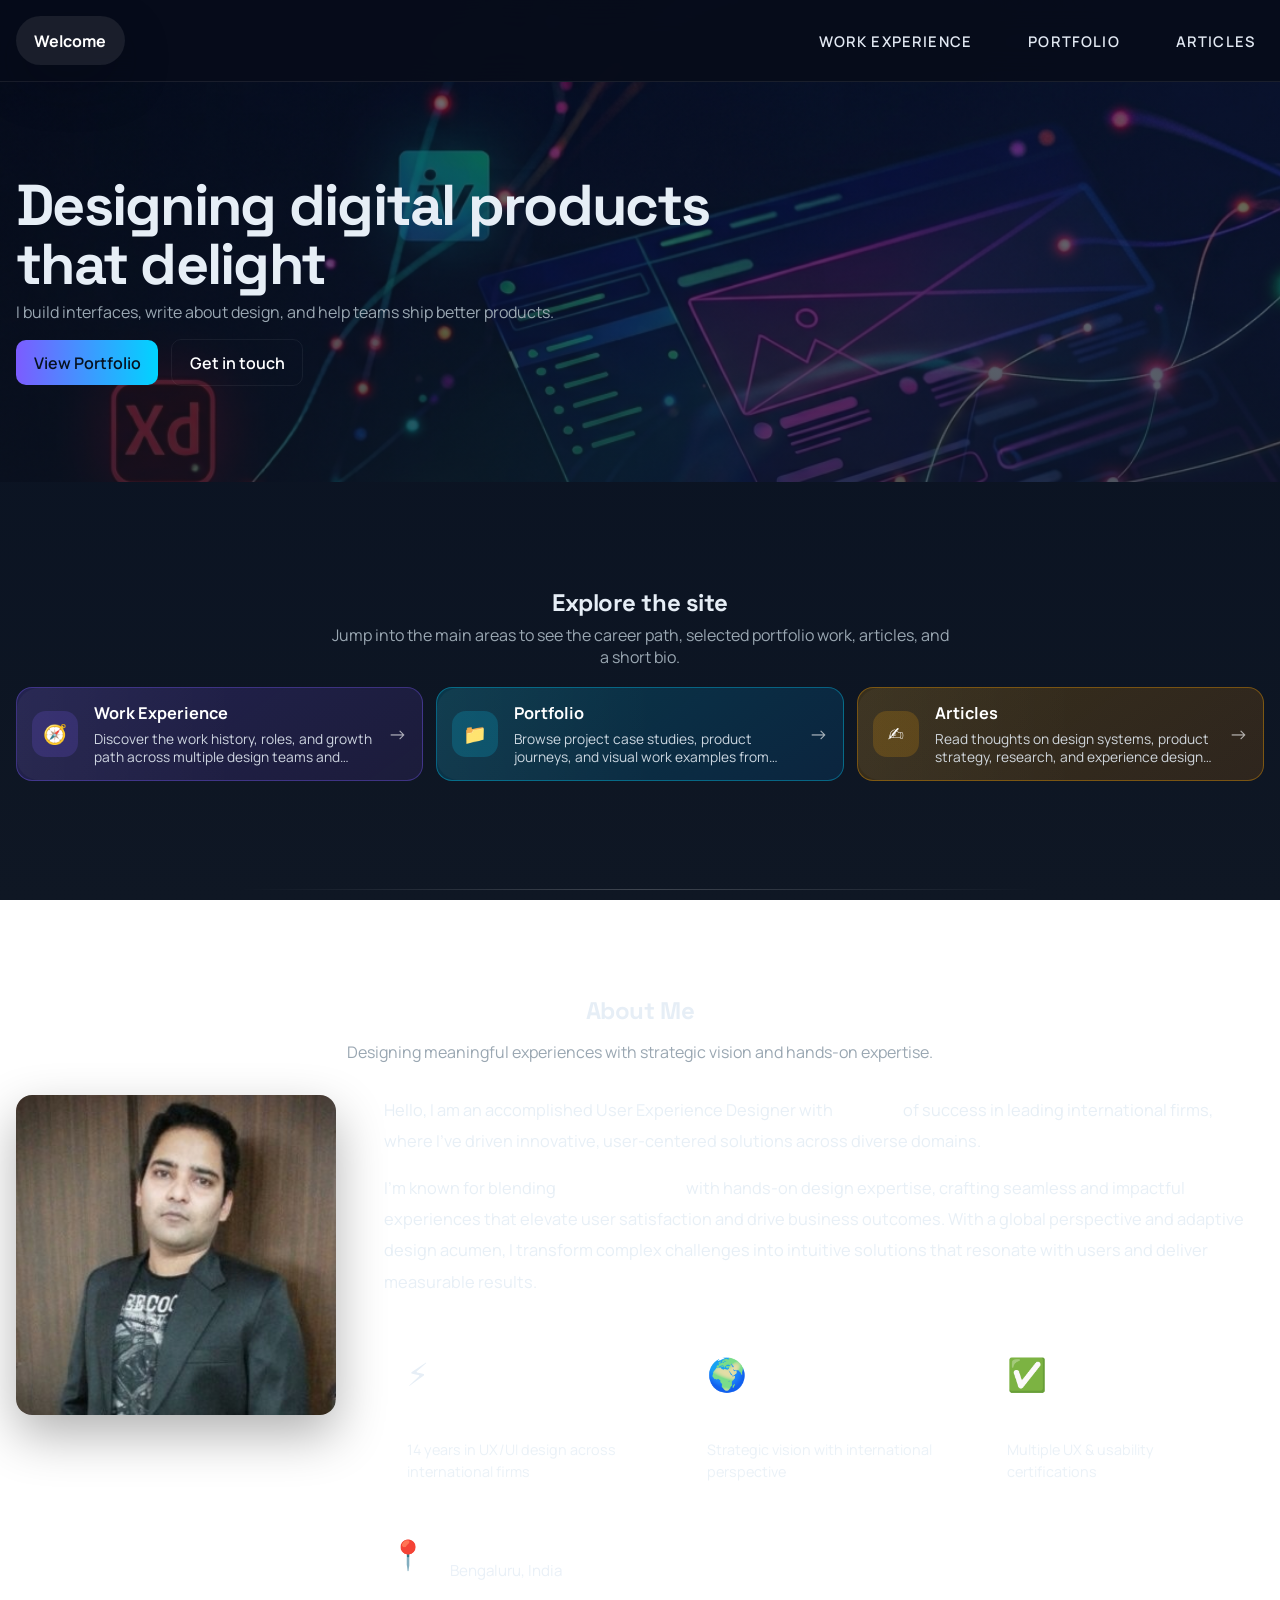
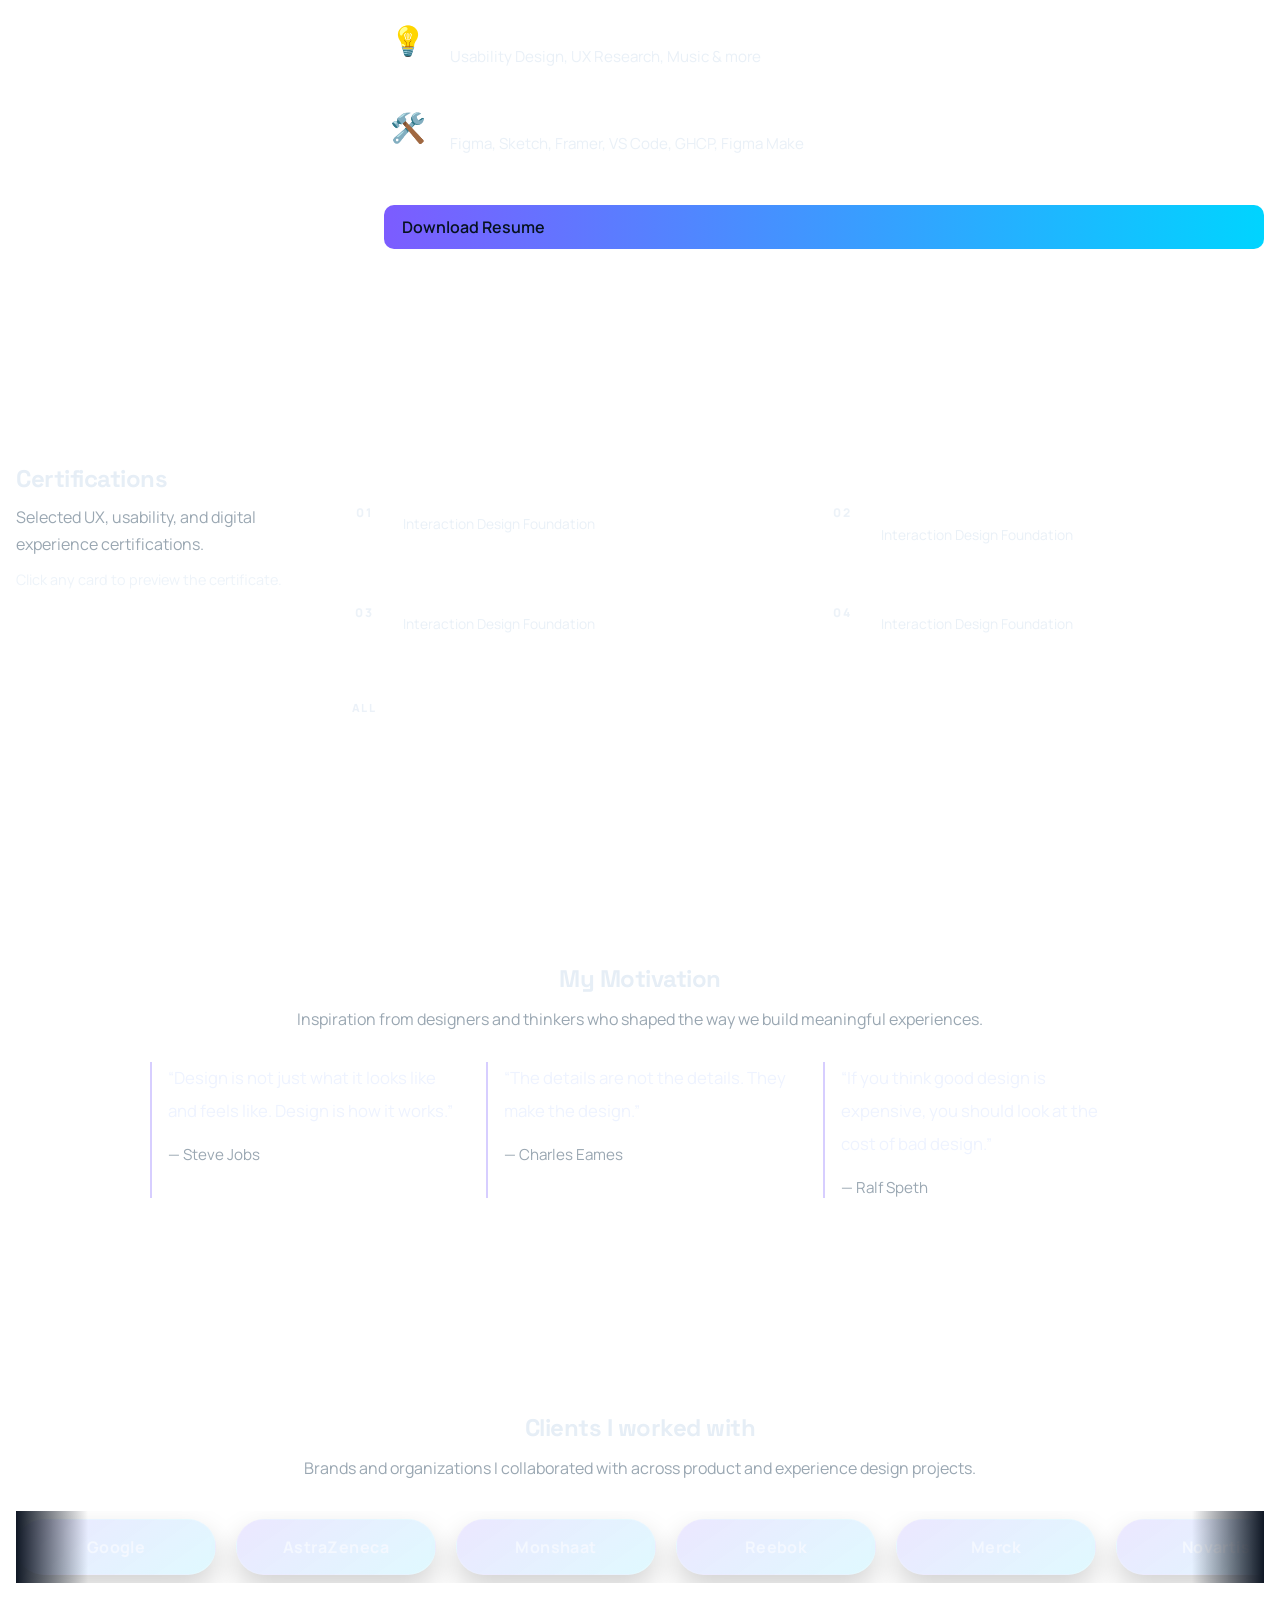
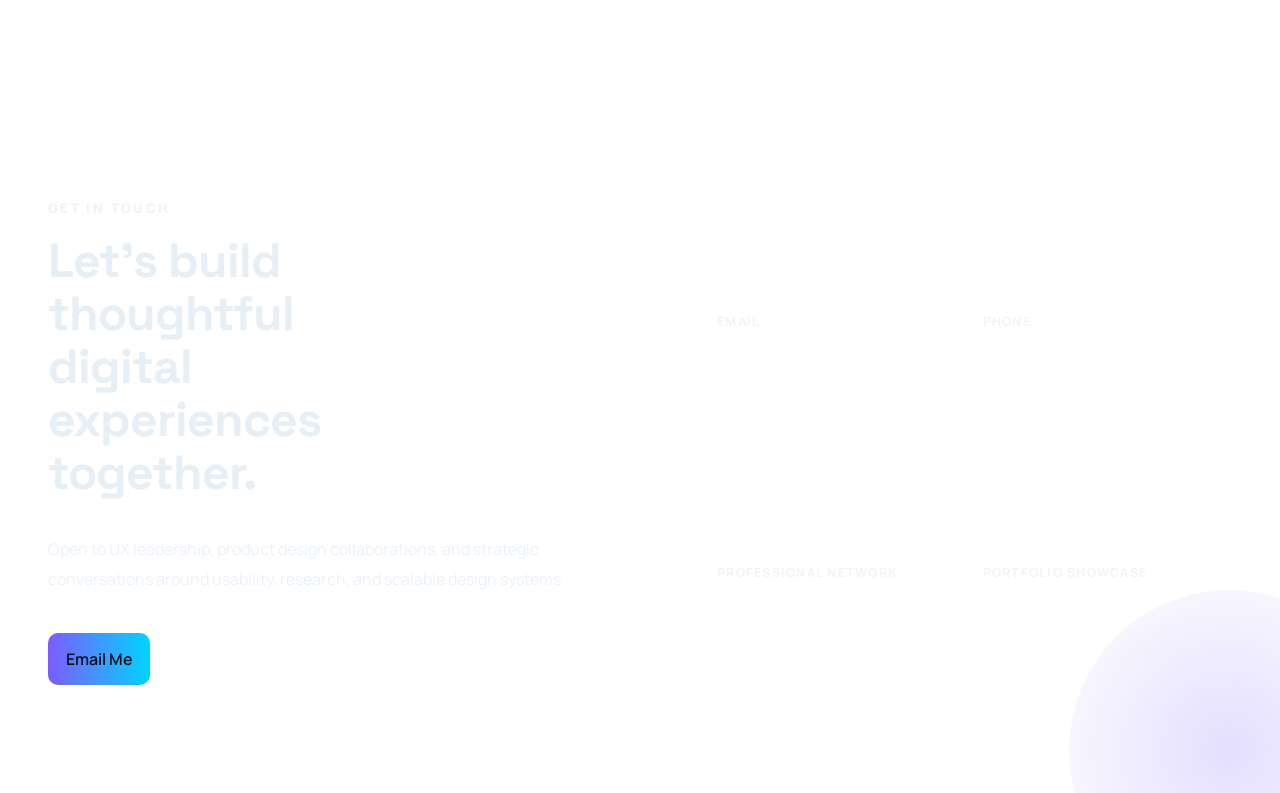
==== index.html @ f1699e78 "Polish certifications toggle and homepage updates" ====
<!doctype html>
<html lang="en">
<head>
  <meta charset="utf-8" />
  <meta name="viewport" content="width=device-width,initial-scale=1" />
  <title>Saqib Ansari | UX Designer Portfolio</title>
  <!-- Google tag (gtag.js) -->
  <script async src="https://www.googletagmanager.com/gtag/js?id=G-PMPCG9T2CV"></script>
  <script>
    window.dataLayer = window.dataLayer || [];
    function gtag(){dataLayer.push(arguments);}
    gtag('js', new Date());

    gtag('config', 'G-PMPCG9T2CV');
  </script>
  <meta name="description" content="Portfolio of Saqib Ansari, a Bengaluru-based UX designer with 14 years of experience in product design, usability, research, and design systems." />
  <meta name="robots" content="index, follow" />
  <meta name="author" content="Saqib Ansari" />
  <meta name="theme-color" content="#0f1724" />
  <link rel="canonical" href="https://saqibansari.github.io/Myportfolio/" />

  <meta property="og:type" content="website" />
  <meta property="og:title" content="Saqib Ansari | UX Designer Portfolio" />
  <meta property="og:description" content="Explore work experience, portfolio case studies, and design insights by Saqib Ansari." />
  <meta property="og:url" content="https://saqibansari.github.io/Myportfolio/" />
  <meta property="og:site_name" content="Saqib Ansari Portfolio" />
  <meta property="og:image" content="https://saqibansari.github.io/Myportfolio/profilepick/Saqib%20pick.jpg" />

  <meta name="twitter:card" content="summary_large_image" />
  <meta name="twitter:title" content="Saqib Ansari | UX Designer Portfolio" />
  <meta name="twitter:description" content="Explore work experience, portfolio case studies, and design insights by Saqib Ansari." />
  <meta name="twitter:image" content="https://saqibansari.github.io/Myportfolio/profilepick/Saqib%20pick.jpg" />

  <script type="application/ld+json">
  {
    "@context": "https://schema.org",
    "@graph": [
      {
        "@type": "WebSite",
        "name": "Saqib Ansari Portfolio",
        "url": "https://saqibansari.github.io/Myportfolio/",
        "inLanguage": "en"
      },
      {
        "@type": "Person",
        "name": "Saqib Ansari",
        "jobTitle": "User Experience Designer",
        "address": {
          "@type": "PostalAddress",
          "addressLocality": "Bengaluru",
          "addressCountry": "IN"
        },
        "email": "mailto:saqib0701@gmail.com",
        "telephone": "+91-8861062786",
        "url": "https://saqibansari.github.io/Myportfolio/",
        "sameAs": [
          "https://www.linkedin.com/in/mohammad-saqib-14664522",
          "https://www.behance.net/saqibansari"
        ]
      }
    ]
  }
  </script>
  <link rel="preconnect" href="https://fonts.googleapis.com">
  <link rel="preconnect" href="https://fonts.gstatic.com" crossorigin>
  <link href="https://fonts.googleapis.com/css2?family=Roboto:wght@300;400;500;600;700&display=swap" rel="stylesheet">
  <link rel="stylesheet" href="styles.css?v=4">
</head>
<body>
  <header class="site-header home-header">
    <div class="container header-inner">
      <a class="logo" href="#">Welcome</a>
      <nav class="top-nav">
        <a href="work-experience.html">Work Experience</a>
        <a href="portfolio.html">Portfolio</a>
        <a href="articles.html">Articles</a>
      </nav>
      <button class="menu-toggle" aria-label="Toggle menu">☰</button>
    </div>
  </header>

  <main class="home-main">
    <section id="landing" class="landing">
      <div class="container hero">
        <div class="hero-content">
          <h1 class="title">Designing digital products that delight</h1>
          <p class="subtitle">I build interfaces, write about design, and help teams ship better products.</p>
          <div class="hero-actions">
            <a class="btn primary" href="portfolio.html">View Portfolio</a>
            <a class="btn ghost" style="margin-left: 10px;" href="#contact">Get in touch</a>
          </div>
        </div>
        <div class="hero-image" aria-hidden>
          <!-- <img src="https://images.unsplash.com/photo-1531123414780-f8f3f1f17bda?auto=format&fit=crop&w=800&q=60" alt="hero"/> -->
        </div>
      </div>
    </section>

    <section id="overview" class="section overview">
      <div class="container">
        <div class="section-header">
          <!-- <span class="section-eyebrow">Explore this site</span> -->
          <h2>Explore the site</h2>
          <p class="muted">Jump into the main areas to see the career path, selected portfolio work, articles, and a short bio.</p>
        </div>
        <div class="tile-grid" >
          <a class="tile tile-career" href="work-experience.html">
            <div class="tile-icon">🧭</div>
            <div class="tile-copy">
              <h3>Work Experience</h3>
              <p>Discover the work history, roles, and growth path across multiple design teams and product launches.</p>
            </div>
          </a>
          <a class="tile tile-portfolio" href="portfolio.html">
            <div class="tile-icon">📁</div>
            <div class="tile-copy">
              <h3>Portfolio</h3>
              <p>Browse project case studies, product journeys, and visual work examples from recent initiatives.</p>
            </div>
          </a>
          <a class="tile tile-articles" href="articles.html">
            <div class="tile-icon">✍️</div>
            <div class="tile-copy">
              <h3>Articles</h3>
              <p>Read thoughts on design systems, product strategy, research, and experience design trends.</p>
            </div>
          </a>
        </div>
      </div>
    </section>

    <div class="section-divider"></div>

  
    <section id="about" class="section about" >
      <div class="container">
        <div class="section-header centered">
          <h2>About Me</h2>
          <p class="muted">Designing meaningful experiences with strategic vision and hands-on expertise.</p>
        </div>
        <div class="about-layout">
          <div class="about-image-wrapper">
            <img src="profilepick/Saqib pick.jpg" alt="profile" />
          </div>
          <div class="about-main">
            <div class="about-intro">
              <p>Hello, I am an accomplished User Experience Designer with <strong>14 years</strong> of success in leading international firms, where I've driven innovative, user-centered solutions across diverse domains.</p>
              <p>I'm known for blending <strong>strategic vision</strong> with hands-on design expertise, crafting seamless and impactful experiences that elevate user satisfaction and drive business outcomes. With a global perspective and adaptive design acumen, I transform complex challenges into intuitive solutions that resonate with users and deliver measurable results.</p>
            </div>
            <div class="about-highlights">
              <div class="highlight-card">
                <div class="highlight-icon">⚡</div>
                <h4>Experience</h4>
                <p>14 years in UX/UI design across international firms</p>
              </div>
              <div class="highlight-card">
                <div class="highlight-icon">🌍</div>
                <h4>Global Reach</h4>
                <p>Strategic vision with international perspective</p>
              </div>
              <div class="highlight-card">
                <div class="highlight-icon">✅</div>
                <h4>Certified</h4>
                <p>Multiple UX & usability certifications</p>
              </div>
            </div>
            <div class="about-details">
              <div class="detail-item">
                <div class="detail-icon">📍</div>
                <div class="detail-content">
                  <h5>Location</h5>
                  <p>Bengaluru, India</p>
                </div>
              </div>
              <div class="detail-item">
                <div class="detail-icon">💡</div>
                <div class="detail-content">
                  <h5>Interests</h5>
                  <p>Usability Design, UX Research, Music & more</p>
                </div>
              </div>
              <div class="detail-item">
                <div class="detail-icon">🛠️</div>
                <div class="detail-content">
                  <h5>Tools</h5>
                  <p>Figma, Sketch, Framer, VS Code, GHCP, Figma Make</p>
                </div>
              </div>
            </div>
            <a id="download-resume" class="btn primary" href="#" role="button">Download Resume</a>
          </div>
        </div>
      </div>
    </section>

    <div class="section-divider"></div>

    <section id="certifications" class="section certifications">
      <div class="container">
        <div class="certifications-intro">
          <h2>Certifications</h2>
          <p class="muted">Selected UX, usability, and digital experience certifications.</p>
          <p class="certifications-note">Click any card to preview the certificate.</p>
        </div>
        <div class="tile-grid cert-grid-compact is-collapsed" id="cert-grid">
          <div class="cert-card cert-card-clickable" id="cert-card-1" tabindex="0" data-cert-src="certificates/IDF_Dynamic_User_Experience_Design_and_Usability.jpg" role="button" aria-label="View certificate image">
            <div class="cert-card-content">
              <h3>Dynamic User Experience - Design & Usability</h3>
              <p>Interaction Design Foundation</p>
            </div>
          </div>
          <div class="cert-card cert-card-clickable" id="cert-card-2" tabindex="0" data-cert-src="certificates/IDF_Emotional_Design_How_to_Make_Products_People_Will_Love.jpg" role="button" aria-label="View certificate image">
            <div class="cert-card-content">
              <h3>Emotional Design - Make Products People Will Love</h3>
              <p>Interaction Design Foundation</p>
            </div>
          </div>
          <div class="cert-card cert-card-clickable" id="cert-card-3" tabindex="0" data-cert-src="certificates/IDF_Human_Computer_Interaction_HCI.jpg" role="button" aria-label="View certificate image">
            <div class="cert-card-content">
              <h3>Human Computer Interaction (HCI)</h3>
              <p>Interaction Design Foundation</p>
            </div>
          </div>
          <div class="cert-card cert-card-clickable" id="cert-card-4" tabindex="0" data-cert-src="certificates/IDF_Interaction_Design_For_Usability.jpg" role="button" aria-label="View certificate image">
            <div class="cert-card-content">
              <h3>Interaction Design for Usability</h3>
              <p>Interaction Design Foundation</p>
            </div>
          </div>
          <div class="cert-card cert-card-clickable" id="cert-card-5" tabindex="0" data-cert-src="certificates/IDF_Mobile_User_Experience_Design.jpg" role="button" aria-label="View certificate image">
            <div class="cert-card-content">
              <h3>Mobile User Experience Design</h3>
              <p>Interaction Design Foundation</p>
            </div>
          </div>
          <div class="cert-card cert-card-clickable" id="cert-card-6" tabindex="0" data-cert-src="certificates/IDF_UI_Design_Patterns_For_Successful_Software.jpg" role="button" aria-label="View certificate image">
            <div class="cert-card-content">
              <h3>UI Design Patterns for Successful Software</h3>
              <p>Interaction Design Foundation</p>
            </div>
          </div>
          <div class="cert-card cert-card-clickable" id="cert-card-7" tabindex="0" data-cert-src="certificates/LI_advance_prompt_engineering_techniques.png" role="button" aria-label="View certificate image">
            <div class="cert-card-content">
              <h3>Advanced Prompt Engineering Techniques</h3>
              <p>LinkedIn</p>
            </div>
          </div>
          <div class="cert-card cert-card-clickable" id="cert-card-8" tabindex="0" data-cert-src="certificates/LI_analysing_user_data.png" role="button" aria-label="View certificate image">
            <div class="cert-card-content">
              <h3>Analyzing User Data</h3>
              <p>LinkedIn</p>
            </div>
          </div>
          <div class="cert-card cert-card-clickable" id="cert-card-9" tabindex="0" data-cert-src="certificates/LI_creating_design_system_using_adobexd.png" role="button" aria-label="View certificate image">
            <div class="cert-card-content">
              <h3>Creating a Design System Using Adobe XD</h3>
              <p>LinkedIn</p>
            </div>
          </div>
          <div class="cert-card cert-card-clickable" id="cert-card-10" tabindex="0" data-cert-src="certificates/LI_developing_cross_culture_intelligence.png" role="button" aria-label="View certificate image">
            <div class="cert-card-content">
              <h3>Developing Cross-Cultural Intelligence</h3>
              <p>LinkedIn</p>
            </div>
          </div>
          <div class="cert-card cert-card-clickable" id="cert-card-11" tabindex="0" data-cert-src="certificates/LI_empathy_in_UX_design.png" role="button" aria-label="View certificate image">
            <div class="cert-card-content">
              <h3>Building Empathy in UX Design</h3>
              <p>LinkedIn</p>
            </div>
          </div>
          <div class="cert-card cert-card-clickable" id="cert-card-12" tabindex="0" data-cert-src="certificates/LI_five_learning_lessons_from_cognitive_science.png" role="button" aria-label="View certificate image">
            <div class="cert-card-content">
              <h3>Learning Lessons from Cognitive Science</h3>
              <p>LinkedIn</p>
            </div>
          </div>
          <div class="cert-card cert-card-clickable" id="cert-card-13" tabindex="0" data-cert-src="certificates/LI_how_to_talk_to_AI.png" role="button" aria-label="View certificate image">
            <div class="cert-card-content">
              <h3>How to Talk to AI</h3>
              <p>LinkedIn</p>
            </div>
          </div>
          <div class="cert-card cert-card-clickable" id="cert-card-14" tabindex="0" data-cert-src="certificates/LI_influencing_others.png" role="button" aria-label="View certificate image">
            <div class="cert-card-content">
              <h3>Influencing Others</h3>
              <p>LinkedIn</p>
            </div>
          </div>
          <div class="cert-card cert-card-clickable" id="cert-card-15" tabindex="0" data-cert-src="certificates/LI_root_cause_analysis.png" role="button" aria-label="View certificate image">
            <div class="cert-card-content">
              <h3>Root Cause Analysis</h3>
              <p>LinkedIn</p>
            </div>
          </div>
          <div class="cert-card cert-card-clickable" id="cert-card-16" tabindex="0" data-cert-src="certificates/LI_solving_business_problems.png" role="button" aria-label="View certificate image">
            <div class="cert-card-content">
              <h3>Solving Business Problems</h3>
              <p>LinkedIn</p>
            </div>
          </div>
          <div class="cert-card cert-card-clickable" id="cert-card-17" tabindex="0" data-cert-src="certificates/LI_ux_deep_dive_foundational_research.png" role="button" aria-label="View certificate image">
            <div class="cert-card-content">
              <h3>UX Deep Dive - Foundational Research</h3>
              <p>LinkedIn</p>
            </div>
          </div>
          <div class="cert-card cert-card-clickable" id="cert-card-18" tabindex="0" data-cert-src="certificates/LI_ux_deep_dive_usability_testing.png" role="button" aria-label="View certificate image">
            <div class="cert-card-content">
              <h3>UX Deep Dive - Usability Testing</h3>
              <p>LinkedIn</p>
            </div>
          </div>
          <div class="cert-card cert-card-clickable" id="cert-card-19" tabindex="0" data-cert-src="certificates/LI_ux_for_AI.png" role="button" aria-label="View certificate image">
            <div class="cert-card-content">
              <h3>UX for Artificial Intelligence</h3>
              <p>LinkedIn</p>
            </div>
          </div>
          <div class="cert-card cert-card-clickable" id="cert-card-20" tabindex="0" data-cert-src="certificates/LI_ux_foundations_accessibility.png" role="button" aria-label="View certificate image">
            <div class="cert-card-content">
              <h3>UX Foundations - Accessibility</h3>
              <p>LinkedIn</p>
            </div>
          </div>
          <button id="cert-show-all" class="cert-show-all-card" type="button" aria-controls="cert-grid" aria-expanded="false">Show all</button>
        </div>
      </div>
    </section>

    <div class="cert-overlay" aria-hidden="true">
      <div class="cert-backdrop"></div>
      <div class="cert-panel">
        <button class="cert-close" aria-label="Close certificate preview">×</button>
        <div class="cert-frame">
          <img class="cert-image" src="" alt="Certificate preview" />
        </div>
      </div>
    </div>

    <div class="section-divider"></div>

      <section id="quotes" class="section quotes" >
      <div class="container">
        <div class="section-header centered">
          <h2>My Motivation</h2>
          <p class="muted">Inspiration from designers and thinkers who shaped the way we build meaningful experiences.</p>
        </div>
        <div class="quote-grid">
          <div class="quote-card">
            <p>“Design is not just what it looks like and feels like. Design is how it works.”</p>
            <span>— Steve Jobs</span>
          </div>
          <div class="quote-card">
            <p>“The details are not the details. They make the design.”</p>
            <span>— Charles Eames</span>
          </div>
          <div class="quote-card">
            <p>“If you think good design is expensive, you should look at the cost of bad design.”</p>
            <span>— Ralf Speth</span>
          </div>
        </div>
      </div>
    </section>

    <div class="section-divider"></div>

    <section id="clients" class="section clients">
      <div class="container">
        <div class="section-header centered">
          <h2>Clients I worked with</h2>
          <p class="muted">Brands and organizations I collaborated with across product and experience design projects.</p>
        </div>
        <div class="clients-marquee" aria-label="Clients I worked with">
          <div class="clients-track">
            <span class="client-chip">Google</span>
            <span class="client-chip">AstraZeneca</span>
            <span class="client-chip">Monshaat</span>
            <span class="client-chip">Reebok</span>
            <span class="client-chip">Merck</span>
            <span class="client-chip">Novartis</span>
            <span class="client-chip">SABIC</span>
            <span class="client-chip">GSK</span>
            <span class="client-chip" aria-hidden="true">Google</span>
            <span class="client-chip" aria-hidden="true">AstraZeneca</span>
            <span class="client-chip" aria-hidden="true">Monshaat</span>
            <span class="client-chip" aria-hidden="true">Reebok</span>
            <span class="client-chip" aria-hidden="true">Merck</span>
            <span class="client-chip" aria-hidden="true">Novartis</span>
            <span class="client-chip" aria-hidden="true">SABIC</span>
            <span class="client-chip" aria-hidden="true">GSK</span>
          </div>
        </div>
      </div>
    </section>

    <section id="contact" class="section contact contact-spotlight">
      <div class="container">
        <div class="contact-hero">
          <div class="contact-copy">
            <span class="contact-eyebrow">Get In Touch</span>
            <h2>Let’s build thoughtful digital experiences together.</h2>
            <p class="muted">Open to UX leadership, product design collaborations, and strategic conversations around usability, research, and scalable design systems.</p>
            <div class="contact-actions">
              <a class="btn primary" href="mailto:saqib0701@gmail.com">Email Me</a>
              <a class="btn ghost" href="https://www.linkedin.com/in/mohammad-saqib-14664522" target="_blank" rel="noreferrer noopener">Connect on LinkedIn</a>
            </div>
          </div>
          <div class="contact-grid">
            <a class="contact-card" href="mailto:saqib0701@gmail.com">
              <span class="contact-card-icon">✉</span>
              <div class="contact-card-content">
                <p class="contact-card-label">Email</p>
                <h3 class="contact-card-value">saqib0701@gmail.com</h3>
              </div>
            </a>
            <a class="contact-card" href="tel:+918861062786">
              <span class="contact-card-icon">☏</span>
              <div class="contact-card-content">
                <p class="contact-card-label">Phone</p>
                <h3 class="contact-card-value">+91 8861062786</h3>
              </div>
            </a>
            <a class="contact-card" href="https://www.linkedin.com/in/mohammad-saqib-14664522" target="_blank" rel="noreferrer noopener">
              <span class="contact-card-icon">in</span>
              <div class="contact-card-content">
                <p class="contact-card-label">Professional Network</p>
                <h3 class="contact-card-value">LinkedIn</h3>
              </div>
            </a>
            <a class="contact-card" href="https://www.behance.net/saqibansari" target="_blank" rel="noreferrer noopener">
              <span class="contact-card-icon">Bē</span>
              <div class="contact-card-content">
                <p class="contact-card-label">Portfolio Showcase</p>
                <h3 class="contact-card-value">Behance</h3>
              </div>
            </a>
          </div>
        </div>
      </div>
    </section>
  </main>

  <!-- <footer class="site-footer">
    <div class="container">© 2026 — My Portfolio</div>
  </footer> -->

  <script src="https://unpkg.com/rellax@1.12.1/rellax.min.js"></script>
  <script src="script.js"></script>
  <script>
    (function () {
      const splashCopyByPath = {
        'work-experience.html': 'Building timeline',
        'portfolio.html': 'Loading artwork',
        'articles.html': 'Loading thoughts'
      };

      let splashOverlay = document.querySelector('.nav-splash-overlay');
      if (!splashOverlay) {
        splashOverlay = document.createElement('div');
        splashOverlay.className = 'nav-splash-overlay';
        splashOverlay.setAttribute('aria-hidden', 'true');
        splashOverlay.innerHTML = '<p class="nav-splash-text"></p>';
        document.body.appendChild(splashOverlay);
      }

      let isSplashNavigating = false;
      const showNavSplashThenGo = function (href, message) {
        if (isSplashNavigating) return;
        isSplashNavigating = true;

        const splashText = splashOverlay.querySelector('.nav-splash-text');
        if (splashText) splashText.textContent = message;

        splashOverlay.classList.add('active');
        splashOverlay.setAttribute('aria-hidden', 'false');

        setTimeout(function () {
          window.location.href = href;
        }, 1000);
      };

      const cards = document.querySelectorAll('.overview .tile[href]');
      if (!cards.length) return;

      cards.forEach(function (link) {
        link.addEventListener('click', function (e) {
          if (e.metaKey || e.ctrlKey || e.shiftKey || e.altKey) return;
          if (link.target && link.target !== '_self') return;

          const rawHref = link.getAttribute('href');
          if (!rawHref) return;

          const normalized = rawHref.split('/').pop().split('#')[0];
          const splashMessage = splashCopyByPath[normalized];
          if (!splashMessage) return;

          const currentPage = window.location.pathname.split('/').pop() || 'index.html';
          if (normalized === currentPage) return;

          e.preventDefault();
          e.stopImmediatePropagation();
          showNavSplashThenGo(link.href, splashMessage);
        }, true);
      });
    })();
  </script>
  <script>
    (function () {
      const certGrid = document.getElementById('cert-grid');
      const certShowAll = document.getElementById('cert-show-all');
      if (!certGrid || !certShowAll || window.__certToggleBound) return;
      window.__certToggleBound = true;

      const setCertToggleState = function (expanded) {
        certGrid.classList.toggle('is-collapsed', !expanded);
        certShowAll.classList.toggle('is-expanded', expanded);
        certShowAll.textContent = expanded ? 'Show less' : 'Show all';
        certShowAll.setAttribute('aria-expanded', expanded ? 'true' : 'false');
      };

      setCertToggleState(!certGrid.classList.contains('is-collapsed'));

      certShowAll.addEventListener('click', function () {
        const isCollapsed = certGrid.classList.contains('is-collapsed');
        setCertToggleState(isCollapsed);
      });
    })();
  </script>
  <script>
    //  (function(){
    //   const btn = document.getElementById('download-resume');
    //   if(!btn) return;
    //   const filename = 'Mohammad_Saqib_Usability_Expert_Resume.pdf';
    //   const encoded = encodeURIComponent(filename);
    //   const url = '/resume/' + encoded;
    //   btn.addEventListener('click', async function(e){
    //     e.preventDefault();
    //     try{
    //       btn.classList.add('disabled');
    //       const orig = btn.textContent;
    //       btn.textContent = 'Downloading...';
    //       const resp = await fetch(url);
    //       if(!resp.ok) throw new Error('Network response was not ok: ' + resp.status);
    //       const blob = await resp.blob();
    //       const link = document.createElement('a');
    //       const objUrl = URL.createObjectURL(blob);
    //       link.href = objUrl;
    //       link.download = filename;
    //       document.body.appendChild(link);
    //       link.click();
    //       link.remove();
    //       URL.revokeObjectURL(objUrl);
    //       btn.textContent = orig;
    //       btn.classList.remove('disabled');
    //     }catch(err){
    //       console.error('Resume download failed', err);
    //       alert('Download failed. Please try again or open the resume in the resume folder.');
    //       btn.classList.remove('disabled');
    //       btn.textContent = 'Download Resume';
    //     }
    //   });
    // })();
(function () {
  const btn = document.getElementById('download-resume');
  if (!btn) return;

  const filename = 'Mohammad_Saqib_Usability_Expert_Resume.pdf';
  const url = './resume/' + encodeURIComponent(filename);

  btn.addEventListener('click', function (e) {
    e.preventDefault();

    try {
      btn.classList.add('disabled');
      const orig = btn.textContent;
      btn.textContent = 'Downloading...';

      const link = document.createElement('a');
      link.href = url;
      link.download = filename;

      document.body.appendChild(link);
      link.click();
      document.body.removeChild(link);

      btn.textContent = orig;
      btn.classList.remove('disabled');
    } catch (err) {
      console.error('Resume download failed', err);
      alert('Download failed. Please try again.');
      btn.classList.remove('disabled');
      btn.textContent = 'Download Resume';
    }
  });
})();
</script>
</body>
</html>
---- styles.css ----
@import url('https://fonts.googleapis.com/css2?family=Kolker+Brush&family=Manrope:wght@400;500;600;700;800&family=Space+Grotesk:wght@500;600;700&display=swap');

:root{
  --bg:#0f1724;
  --card:#0f1724aa;
  --muted:#9aa7b2;
  --accent:#7c5cff;
  --accent-2:#00d4ff;
  --glass: rgba(255,255,255,0.04);
  --container:1200px;
  font-family: 'Manrope', system-ui, sans-serif;
}
*{box-sizing:border-box}
html,body{height:100%;margin:0;background:linear-gradient(180deg,#071021 0%, #0f1724 100%);background-attachment:fixed;color:#e6eef6}
.container{max-width:1366px;margin:0 auto;padding:2rem 1rem}
.site-header{position:fixed;left:0;right:0;top:0;z-index:60;background:linear-gradient(180deg,rgba(10,12,22,0.6),transparent);backdrop-filter: blur(6px)}
.site-header.home-header{background:rgba(7,12,26,0.93);border-bottom:1px solid rgba(255,255,255,0.08);backdrop-filter:blur(16px)}
.site-header.home-header .header-inner{padding:1rem 1rem;gap:1rem;justify-content:space-between;align-items:center}
.site-header.home-header .logo{padding:.85rem 1.15rem;border-radius:999px;background:rgba(255,255,255,0.08);color:#fff;box-shadow:0 18px 50px rgba(4,9,19,0.24)}
.site-header.home-header .top-nav{display:flex;gap:1.4rem}
.site-header.home-header .top-nav a{color:rgba(238,245,255,0.95);text-decoration:none;font-weight:600;text-transform:uppercase;letter-spacing:.08em;font-size:.92rem;transition:color .2s,transform .2s}
.site-header.home-header .top-nav a:hover{color:#fff;transform:translateY(-1px)}
.site-header.home-header .menu-toggle{color:#fff;font-size:1.35rem}
.header-inner{display:flex;align-items:center;justify-content:space-between;padding:0.75rem 1rem}
.logo{font-weight:700;color:var(--accent);text-decoration:none}
.top-nav a{color:rgba(230,238,246,0.9);text-decoration:none;margin-left:1rem;font-weight:600;position:relative;padding:.5rem .55rem;border-radius:12px;transition:color .2s,background .2s}
.top-nav a.active, .top-nav a[aria-current="page"]{color:#fff;background:rgba(124,92,255,0.18);box-shadow:0 10px 30px rgba(124,92,255,0.12)}
.top-nav a.active::after, .top-nav a[aria-current="page"]::after{content:'';position:absolute;left:50%;bottom:-4px;width:18px;height:3px;border-radius:999px;background:var(--accent);transform:translateX(-50%)}
.menu-toggle{display:none;background:none;border:0;color:#fff;font-size:1.2rem}

.nav-splash-overlay{position:fixed;inset:0;display:flex;align-items:center;justify-content:center;background:radial-gradient(circle at 20% 20%,rgba(0,212,255,0.18),transparent 35%),radial-gradient(circle at 80% 80%,rgba(124,92,255,0.2),transparent 40%),rgba(6,11,20,0.96);backdrop-filter:blur(6px);opacity:0;visibility:hidden;pointer-events:none;z-index:140;transition:opacity .35s ease,visibility .35s ease}
.nav-splash-overlay.active{opacity:1;visibility:visible;pointer-events:auto}
.nav-splash-text{margin:0;color:#f6fbff;font-family:'Kolker Brush',cursive;font-size:clamp(3.2rem,11vw,8rem);font-weight:400;line-height:.9;letter-spacing:.02em;text-align:center;text-shadow:0 10px 35px rgba(0,0,0,.42);animation:navSplashPulse 1s cubic-bezier(.2,.8,.2,1) both}

@keyframes navSplashPulse{
  0%{opacity:0;transform:translateY(14px) scale(.97);filter:blur(2px)}
  35%{opacity:1;transform:translateY(0) scale(1);filter:blur(0)}
  100%{opacity:1;transform:translateY(0) scale(1);filter:blur(0)}
}

.landing{min-height:50vh;display:flex;align-items:center;position:relative;overflow:hidden;padding-top:5rem;
  /* background-image:linear-gradient(180deg, rgba(7,16,33,0.55), rgba(15,23,36,0.88)), url('https://images.unsplash.com/photo-1506744038136-46273834b3fb?auto=format&fit=crop&w=1600&q=80'); */
  background-image:linear-gradient(180deg, rgba(7,16,33,0.55), rgba(15,23,36,0.88)), url('articlepicks/indexback3.png');
  background-size:cover;background-position:left bottom;background-attachment:fixed}
.parallax{position:absolute;inset:0;z-index:0}
.parallax-layer{position:absolute;inset:-10% -10% -10% -10%;background-size:cover;background-position:center;transform:translateY(0)}
.hero{position:relative;z-index:2;display:grid;grid-template-columns:1fr 420px;gap:2rem;align-items:center;padding:6rem 1rem;}
.hero-content .title{font-family:'Space Grotesk',sans-serif;font-size:clamp(2rem,4.5vw,3.6rem);margin:0 0 .5rem;letter-spacing:-0.03em;line-height:1.02}
.subtitle{color:var(--muted);margin:0 0 1rem}
.hero-image img{width:100%;border-radius:12px;box-shadow:0 10px 40px rgba(2,6,23,0.6);transform:translateY(8px);opacity:.95}
.btn{display:inline-block;padding:.7rem 1.1rem;border-radius:10px;text-decoration:none;font-weight:600}
.btn.primary{background:linear-gradient(90deg,var(--accent),var(--accent-2));color:#061220}
.btn.ghost{border:1px solid rgba(255,255,255,0.06);color:#fff;background:transparent}
.about-content .btn{margin-top:1.5rem}

.section{padding:6rem 0}
.section.contact{position:relative;overflow:hidden;background:transparent;border:none}
.section.contact .container{padding:0 1rem}
.home-main .section{padding:4.75rem 0}
.home-main .section-divider{margin:0 auto}
.section-header.centered{text-align:center}
.home-main .about .section-header,
.home-main .quotes .section-header,
.home-main .clients .section-header{margin:0 auto 2rem}
.contact-spotlight .contact-hero{position:relative;display:grid;grid-template-columns:minmax(0,1.1fr) minmax(320px,0.9fr);gap:2.5rem;padding:2rem 2rem;border-radius:0;
  background:linear-gradient(180deg,rgba(255,255,255,0.02),rgba(255,255,255,0));border:0;box-shadow:none}
.contact-spotlight .contact-hero::before{content:'';position:absolute;inset:auto -10% -35% auto;width:320px;height:320px;border-radius:50%;background:radial-gradient(circle,rgba(124,92,255,0.2),rgba(124,92,255,0));pointer-events:none}
.contact-copy{position:relative;z-index:1;display:flex;flex-direction:column;justify-content:center;gap:1.15rem;padding-right:1rem}
.contact-eyebrow{display:inline-flex;align-self:flex-start;padding:0;border-radius:0;background:transparent;color:rgba(230,238,246,0.72);font-size:0.82rem;font-weight:800;letter-spacing:0.18em;text-transform:uppercase}
.contact-copy h2{margin:0;font-size:clamp(2rem,4vw,3rem);line-height:1.1;max-width:12ch}
.contact-copy .muted{max-width:58ch;line-height:1.9;color:rgba(230,238,246,0.82)}
.contact-actions{display:flex;flex-wrap:wrap;align-items:stretch;gap:1rem;padding-top:0.25rem}
.contact-actions .btn{display:inline-flex;align-items:center;justify-content:center;min-height:52px}
.contact-grid{position:relative;z-index:1;display:grid;grid-template-columns:1fr 1fr;gap:1rem}
.contact-card{display:flex;flex-direction:column;align-items:flex-start;justify-content:center;gap:0.75rem;padding:0 0 1rem;border-radius:0;text-decoration:none;background:transparent;border:0;border-bottom:1px solid rgba(255,255,255,0.08);box-shadow:none;transition:border-color .25s ease,transform .25s ease;color:#f6f9ff;text-align:left}
.contact-card:hover{transform:translateY(-2px);border-color:rgba(0,212,255,0.28)}
.contact-card-icon{display:inline-flex;align-items:center;justify-content:center;min-width:46px;width:46px;height:46px;border-radius:14px;background:rgba(255,255,255,0.05);color:#fff;font-size:1.1rem;font-weight:700;border:1px solid rgba(255,255,255,0.08)}
.contact-card-content{display:flex;flex-direction:column;align-items:flex-start;gap:0.3rem}
.contact-card-label{margin:0;color:rgba(230,238,246,0.62);font-size:0.78rem;line-height:1.2;font-weight:700;letter-spacing:0.1em;text-transform:uppercase}
.contact-card-value{margin:0;font-size:1.05rem;color:#fff;line-height:1.45;word-break:break-word}

h2{font-family:'Space Grotesk',sans-serif;margin:0 0 .5rem;letter-spacing:-0.02em;line-height:1.1}
.muted{color:var(--muted)}

.company-tab-group{display:flex;flex-wrap:wrap;gap:.75rem;margin:1.25rem 0 .5rem}
.company-tab{display:inline-flex;align-items:center;justify-content:center;padding:.55rem 1.7rem;border-radius:999px;text-decoration:none;color:#e6eef6;background:rgba(255,255,255,0.08);border:1px solid rgba(255,255,255,0.14);font-weight:600;transition:transform .2s ease,background .2s ease,border-color .2s ease}
.company-tab:hover{transform:translateY(-1px);background:rgba(124,92,255,0.2);border-color:rgba(124,92,255,0.45)}

.overview .container{display:block}
.overview .section-header{max-width:760px;margin:0 auto 1.2rem;text-align:center;position:static}
.overview .section-header .muted{max-width:62ch;margin:0 auto}
.section-eyebrow{display:inline-flex;margin-bottom:.8rem;color:rgba(230,238,246,0.72);font-size:.8rem;font-weight:800;letter-spacing:.18em;text-transform:uppercase}
.tile-grid{display:grid;grid-template-columns:1fr;gap:1rem;margin:0;max-width:none}
.tile{display:grid;grid-template-columns:56px minmax(0,1fr) auto;gap:1rem;align-items:center;background:rgba(255,255,255,0.03);border:1px solid rgba(255,255,255,0.08);border-radius:22px;padding:1.2rem 1.3rem;transition:transform .25s ease,background .25s ease,border-color .25s ease,color .25s ease;position:relative;color:#fff;text-decoration:none}
.tile:hover{transform:translateX(6px);background:rgba(255,255,255,0.06);border-color:rgba(124,92,255,0.28)}
.tile::before{content:'';position:absolute;inset:0;border-radius:22px;background:linear-gradient(90deg,rgba(255,255,255,0.03),transparent 55%);pointer-events:none}
.tile::after{content:'→';font-size:1.2rem;color:rgba(255,255,255,0.65);position:relative;z-index:1}
.tile-icon{width:56px;height:56px;border-radius:18px;display:flex;align-items:center;justify-content:center;font-size:1.5rem;background:rgba(255,255,255,0.08);margin:0}
.tile-copy{display:flex;flex-direction:column;gap:.35rem;position:relative;z-index:1}
.tile h3{margin:0;font-size:1.2rem}
.tile p{margin:0;color:rgba(230,238,246,0.88);line-height:1.65}
.tile-career{border-color:rgba(124,92,255,0.35);background:linear-gradient(145deg,rgba(124,92,255,0.2),rgba(92,57,166,0.18))}
.tile-career .tile-icon{background:rgba(124,92,255,0.18)}
.tile-portfolio{border-color:rgba(0,212,255,0.35);background:linear-gradient(145deg,rgba(0,212,255,0.18),rgba(0,116,204,0.16))}
.tile-portfolio .tile-icon{background:rgba(0,212,255,0.18)}
.tile-articles{border-color:rgba(255,166,0,0.35);background:linear-gradient(145deg,rgba(255,166,0,0.18),rgba(220,120,0,0.16))}
.tile-articles .tile-icon{background:rgba(255,166,0,0.18)}
.tile-about{border-color:rgba(16,185,129,0.35);background:linear-gradient(145deg,rgba(16,185,129,0.18),rgba(6,139,108,0.16))}
.tile-about .tile-icon{background:rgba(16,185,129,0.18)}

.overview .tile-grid{grid-template-columns:repeat(3,minmax(0,1fr));gap:.8rem;align-items:stretch}
.overview .tile{grid-template-columns:46px minmax(0,1fr) auto;padding:.85rem .95rem;border-radius:16px}
.overview .tile-icon{width:46px;height:46px;border-radius:14px;font-size:1.2rem}
.overview .tile h3{font-size:1.02rem}
.overview .tile p{font-size:.86rem;line-height:1.35;display:-webkit-box;line-clamp:2;-webkit-line-clamp:2;-webkit-box-orient:vertical;overflow:hidden}

.section-divider{height:1px;width:100%;max-width:800px;margin:0 auto 3rem;background:linear-gradient(90deg,rgba(255,255,255,0),rgba(255,255,255,0.2),rgba(255,255,255,0))}

.quote-grid{display:grid;grid-template-columns:repeat(auto-fit,minmax(240px,1fr));justify-content:center;gap:1.8rem;margin:2rem auto 0;max-width:980px}
.quote-card{background:transparent;border:0;border-left:2px solid rgba(124,92,255,0.3);border-radius:0;padding:0 0 0 1rem;box-shadow:none;transition:border-color .25s ease,transform .25s ease}
.quote-card:hover{transform:translateX(3px);border-left-color:rgba(0,212,255,0.55)}
.quote-card p{margin:0 0 1rem;font-size:1.05rem;line-height:1.95;color:#eef3ff}
.quote-card span{color:var(--muted);font-size:.95rem;display:block}

.clients .section-header{margin-bottom:2rem}
.clients-marquee{position:relative;overflow:hidden;padding:0.5rem 0}
.clients-marquee::before,
.clients-marquee::after{content:'';position:absolute;top:0;bottom:0;width:72px;z-index:2;pointer-events:none}
.clients-marquee::before{left:0;background:linear-gradient(90deg,#0f1724 0%,rgba(15,23,36,0) 100%)}
.clients-marquee::after{right:0;background:linear-gradient(270deg,#0f1724 0%,rgba(15,23,36,0) 100%)}
.clients-track{display:flex;align-items:center;gap:1.25rem;width:max-content;animation:clients-scroll 18s linear infinite}
.client-chip{display:inline-flex;align-items:center;justify-content:center;min-width:200px;padding:1rem 1.5rem;border-radius:999px;border:1px solid rgba(255,255,255,0.12);background:linear-gradient(145deg,rgba(124,92,255,0.15),rgba(0,212,255,0.12));box-shadow:0 14px 30px rgba(0,0,0,0.18);font-weight:700;letter-spacing:0.03em;color:#f4f8ff}

@keyframes clients-scroll{
  from{transform:translateX(0)}
  to{transform:translateX(-50%)}
}

@media (prefers-reduced-motion: reduce){
  .clients-track{animation:none}
}

.cert-grid{display:grid;grid-template-columns:repeat(auto-fit,minmax(240px,1fr));gap:1.25rem;margin-top:2rem}
.cert-card{background:rgba(255,255,255,0.08);border:1px solid rgba(255,255,255,0.1);border-radius:22px;padding:1.5rem;box-shadow:0 18px 30px rgba(0,0,0,0.16);transition:transform .25s ease,box-shadow .25s ease}
.cert-card:hover{transform:translateY(-4px);box-shadow:0 24px 40px rgba(0,0,0,0.2)}
.cert-card h3{margin:0 0 .55rem;font-size:1.05rem;color:#fff}
.cert-card p{margin:0;color:rgba(230,238,246,0.92);line-height:1.7}

.certifications .container{display:grid;grid-template-columns:minmax(240px,280px) minmax(0,1fr);gap:1.5rem;align-items:start}
.certifications-intro{position:sticky;top:110px;display:flex;flex-direction:column;gap:.7rem;align-self:start;text-align:left}
.certifications-intro h2{margin:0}
.certifications-intro .muted{max-width:26ch;line-height:1.7;margin:0}
.certifications-note{margin:0;color:rgba(230,238,246,0.72);font-size:.9rem;line-height:1.5}

.certifications .tile-grid{grid-template-columns:repeat(2,minmax(0,1fr));gap:.75rem;max-width:none;margin-top:0;counter-reset:cert}
.cert-grid-compact{align-self:start}
.certifications .cert-card{display:grid;grid-template-columns:52px minmax(0,1fr) auto;align-items:center;gap:.9rem;padding:.85rem 1rem;border-radius:16px;min-height:0;background:rgba(255,255,255,0.03);border-color:rgba(255,255,255,0.06);box-shadow:none;position:relative;text-align:left;counter-increment:cert}
.certifications .cert-card::before{content:'0' counter(cert);display:inline-flex;align-items:center;justify-content:center;width:52px;height:52px;border-radius:14px;background:rgba(255,255,255,0.05);border:1px solid rgba(255,255,255,0.08);color:rgba(230,238,246,0.76);font-size:.75rem;font-weight:800;letter-spacing:0.12em}
.certifications .cert-card::after{content:'↗';color:rgba(255,255,255,0.5);font-size:1rem;line-height:1;align-self:center}
.certifications .cert-card:hover{transform:translateX(3px);background:rgba(255,255,255,0.06);border-color:rgba(0,212,255,0.22)}
.certifications .cert-card-content{align-items:flex-start}
.certifications .cert-card-content h3{font-size:.94rem;line-height:1.35;margin:0 0 .25rem}
.certifications .cert-card-content p{font-size:.86rem;line-height:1.35}
.cert-grid-compact.is-collapsed .cert-card:nth-child(n+5){display:none}
.cert-show-all-card{
  appearance:none;
  display:grid;
  grid-template-columns:52px minmax(0,1fr) auto;
  align-items:center;
  gap:.9rem;
  width:100%;
  max-width:640px;
  min-height:0;
  padding:.85rem 1rem;
  border-radius:16px;
  background:rgba(255,255,255,0.03);
  border:1px solid rgba(255,255,255,0.06);
  box-shadow:none;
  color:#fff;
  text-align:left;
  font:inherit;
  font-weight:600;
  cursor:pointer;
  transition:transform .25s ease,background .25s ease,border-color .25s ease;
}
.cert-grid-compact .cert-show-all-card{grid-column:1 / -1;order:999;max-width:none}
.cert-grid-compact.is-collapsed .cert-show-all-card{order:5}
.cert-show-all-card::before{
  content:'ALL';
  display:inline-flex;
  align-items:center;
  justify-content:center;
  width:52px;
  height:52px;
  border-radius:14px;
  background:rgba(255,255,255,0.05);
  border:1px solid rgba(255,255,255,0.08);
  color:rgba(230,238,246,0.82);
  font-size:.7rem;
  font-weight:800;
  letter-spacing:0.12em;
}
.cert-show-all-card::after{
  content:'+';
  color:rgba(255,255,255,0.6);
  font-size:1.1rem;
  line-height:1;
}
.cert-show-all-card.is-expanded::before{content:'LESS'}
.cert-show-all-card.is-expanded::after{content:'−'}
.cert-show-all-card:hover,
.cert-show-all-card:focus-visible{
  transform:translateX(3px);
  background:rgba(255,255,255,0.06);
  border-color:rgba(0,212,255,0.22);
  outline:none;
}

.tile-cert{border:1px solid transparent;background:linear-gradient(180deg,rgba(255,255,255,0.06),rgba(255,255,255,0.02));transition:transform .25s ease,box-shadow .25s ease,background .25s ease}
.tile-cert:hover{transform:translateY(-4px);box-shadow:0 20px 40px rgba(0,0,0,0.2)}
.tile-cert h3{margin:.5rem 0 1rem;font-size:1.35rem}
.tile-cert p{margin:0;color:rgba(230,238,246,0.92);line-height:1.8}
.tile-cert:nth-child(4n+1){background:linear-gradient(145deg,rgba(124,92,255,0.18),rgba(95,54,210,0.12));border-color:rgba(124,92,255,0.22)}
.tile-cert:nth-child(4n+1) .tile-icon{background:rgba(124,92,255,0.18)}
.tile-cert:nth-child(4n+2){background:linear-gradient(145deg,rgba(0,212,255,0.18),rgba(0,122,204,0.14));border-color:rgba(0,212,255,0.22)}
.tile-cert:nth-child(4n+2) .tile-icon{background:rgba(0,212,255,0.18)}
.tile-cert:nth-child(4n+3){background:linear-gradient(145deg,rgba(16,185,129,0.18),rgba(6,139,108,0.14));border-color:rgba(16,185,129,0.22)}
.tile-cert:nth-child(4n+3) .tile-icon{background:rgba(16,185,129,0.18)}
.tile-cert:nth-child(4n){background:linear-gradient(145deg,rgba(255,166,0,0.18),rgba(220,120,0,0.14));border-color:rgba(255,166,0,0.22)}
.tile-cert:nth-child(4n) .tile-icon{background:rgba(255,166,0,0.18)}
.cert-card{display:flex;flex-direction:column;align-items:center;justify-content:center;text-align:center;padding:1rem 1.5rem;border-radius:10px;background:linear-gradient(180deg, #012932, transparent);border:1px solid rgba(255,255,255,0.08);box-shadow:0 20px 30px rgba(0,0,0,0.14);transition:transform .25s ease,box-shadow .25s ease}
.cert-card:hover{transform:translateY(-6px);box-shadow:0 26px 45px rgba(0,0,0,0.18)}
.cert-card-content{display:flex;flex-direction:column;justify-content:center}
.cert-card-content h3{margin:0 0 1rem;font-size:1rem; line-height:29px;}
.cert-card-content p{margin:0;color:rgba(230,238,246,0.88);line-height:1.6}

.timeline{list-style:none;padding:0;margin:2rem 0 0}
.timeline li{display:flex;gap:1rem;align-items:flex-start;margin-bottom:1.2rem}
.timeline .time{min-width:120px;color:var(--muted);font-weight:600}
.timeline .card{background:linear-gradient(180deg,rgba(255,255,255,0.02),rgba(255,255,255,0.01));padding:1rem;border-radius:12px;box-shadow:0 6px 20px rgba(2,6,23,0.6)}
.role{color:var(--accent-2);font-weight:600;margin:.3rem 0}

/* animated timeline */
.timeline.timeline-animated{position:relative;padding:2rem 1rem}
.timeline.timeline-animated::before{content:'';position:absolute;left:50%;top:0;bottom:0;width:4px;background:linear-gradient(180deg,var(--accent),var(--accent-2));opacity:.18;transform:scaleY(0);transform-origin:top;transition:transform .9s cubic-bezier(.2,.9,.2,1)}
.timeline.timeline-animated.drawn::before{transform:scaleY(1);opacity:1}
.timeline.timeline-animated li{display:grid;grid-template-columns:1fr max-content 1fr;align-items:flex-start;position:relative;gap:1.5rem;opacity:0;transform:translateY(18px);transition:all .6s cubic-bezier(.2,.9,.2,1);padding:1rem 0}
.timeline.timeline-animated li:nth-child(odd){grid-template-areas:"time line card"}
.timeline.timeline-animated li:nth-child(even){grid-template-areas:"card line time"}
.timeline.timeline-animated .time{grid-area:time;width:160px;color:var(--muted);font-weight:600;align-self:start}
.timeline.timeline-animated li:nth-child(odd) .time{text-align:right;justify-self:end}
.timeline.timeline-animated li:nth-child(even) .time{text-align:left;justify-self:start}
.timeline.timeline-animated .card{grid-area:card;max-width:620px;background:linear-gradient(180deg,rgba(255,255,255,0.02),rgba(255,255,255,0.01));padding:1.15rem;border-radius:16px;box-shadow:0 10px 30px rgba(2,6,23,0.18)}
.timeline.timeline-animated li::after{content:'';position:absolute;left:50.2%;top:14px;width:16px;height:16px;border-radius:50%;background:var(--bg);transform:translateX(-50%);border:3px solid var(--accent);box-shadow:0 0 0 4px rgba(124,92,255,0.08), 0 2px 8px rgba(2,6,23,0.3)}
.timeline.timeline-animated li.visible{opacity:1;transform:none}
.timeline.timeline-animated li[id]{scroll-margin-top:110px}


.articles-grid{display:grid;grid-template-columns:minmax(220px,260px) 1fr;gap:1.5rem;align-items:start}
.articles-nav{display:flex;flex-direction:column;position:sticky;top:100px;align-self:start;max-height:calc(100vh - 140px);overflow:auto;background:var(--glass);padding:1rem;border-radius:12px}
.articles-nav{scrollbar-width:thin;scrollbar-color:rgba(16,24,39,0.95) rgba(255,255,255,0.05)}
.articles-nav::-webkit-scrollbar{width:10px}
.articles-nav::-webkit-scrollbar-track{background:rgba(255,255,255,0.05);border-radius:999px}
.articles-nav::-webkit-scrollbar-thumb{background:linear-gradient(180deg,rgba(15,23,42,0.98),rgba(17,24,39,0.92));border-radius:999px;border:1px solid rgba(255,255,255,0.08)}
.articles-nav::-webkit-scrollbar-thumb:hover{background:linear-gradient(180deg,rgba(30,41,59,1),rgba(15,23,42,0.98))}
.article-tab{background:none;border:0;color:#cfe7ff;padding:.75rem 1rem;text-align:left;border-radius:12px;margin-bottom:.6rem;cursor:pointer;width:100%;transition:background .2s}
.article-tab.active{background:linear-gradient(90deg,#111827 0%, #172033 100%);box-shadow:inset 0 0 0 1px rgba(255,255,255,0.02)}
.article{display:none;background:linear-gradient(180deg,rgba(255,255,255,0.02),transparent);padding:1.5rem;border-radius:16px;scroll-margin-top:110px}
.article.active{display:block}

.portfolio-showcase .container{max-width:1240px}
.portfolio-cards{display:grid;grid-template-columns:repeat(3,minmax(0,1fr));gap:1.5rem;margin-top:2rem}
.project-card{--card-tint:rgba(10,170,255,0.28);--card-glow:rgba(255,140,72,0.26);position:relative;isolation:isolate;display:flex;flex-direction:column;justify-content:flex-end;overflow:hidden;min-height:300px;border-radius:14px;padding:1.6rem;background-image:linear-gradient(180deg,rgba(7,12,22,0.18) 0%,rgba(5,9,18,0.76) 46%,rgba(4,8,15,0.96) 100%),var(--card-bg);background-size:cover;background-position:center;background-repeat:no-repeat;border:1px solid rgb(49, 49, 49);text-align:left;color:#f3f8ff;cursor:pointer;box-shadow:0 18px 42px rgba(0,0,0,0.3),inset 0 0 0 1px rgba(255,255,255,0.015);transition:transform .38s cubic-bezier(.2,.88,.28,1),box-shadow .38s ease,border-color .38s ease,filter .38s ease}
.project-card::before{content:'';position:absolute;inset:0;z-index:0;background:linear-gradient(150deg,var(--card-tint) 0%,rgba(10,18,30,0.54) 52%,rgba(5,9,16,0.8) 100%),radial-gradient(circle at 86% 14%,var(--card-glow),transparent 62%),linear-gradient(180deg,rgba(255,255,255,0.08),rgba(255,255,255,0) 42%);opacity:1;transition:opacity .38s ease,transform .38s ease;pointer-events:none}
.project-card::after{content:'';position:absolute;left:1.2rem;right:1.2rem;bottom:1rem;height:2px;border-radius:999px;background:linear-gradient(90deg,rgba(255,255,255,0),rgba(255,255,255,0.42),rgba(255,255,255,0));opacity:.18;transition:opacity .38s ease,transform .38s ease;pointer-events:none}
.project-card:hover,.project-card:focus-visible{transform:translateY(-9px);box-shadow:0 24px 52px rgba(0,0,0,0.38),0 0 0 1px rgba(255,255,255,0.08);border-color:rgba(255,255,255,1);filter:saturate(1.08);outline:none}
.project-card:hover::before,.project-card:focus-visible::before{opacity:1;transform:scale(1.03)}
.project-card:hover::after,.project-card:focus-visible::after{opacity:.78;transform:scaleX(1.03)}
.project-card:nth-child(3n+1){--card-tint:rgba(0,189,255,0.3);--card-glow:rgba(255,168,69,0.3)}
.project-card:nth-child(3n+2){--card-tint:rgba(68,227,164,0.26);--card-glow:rgba(76,143,255,0.28)}
.project-card:nth-child(3n){--card-tint:rgba(255,118,118,0.26);--card-glow:rgba(245,208,91,0.32)}
.project-icon{position:absolute;top:1.15rem;left:1.15rem;z-index:2;display:inline-flex;align-items:center;justify-content:center;min-width:54px;height:38px;padding:0 .8rem;border-radius:999px;background:rgba(5,10,19,0.68);border:1px solid rgba(255,255,255,0.28);font-size:.82rem;font-weight:800;letter-spacing:.11em;color:#fff;backdrop-filter:blur(6px);box-shadow:0 10px 20px rgba(0,0,0,0.26);transition:transform .32s ease,background .32s ease,border-color .32s ease}
.project-card:hover .project-icon,.project-card:focus-visible .project-icon{transform:translateY(-2px);background:rgba(8,14,25,0.86);border-color:rgba(255,255,255,0.45)}
.project-card h3{position:relative;z-index:1;margin:0 0 .55rem;font-size:1.42rem;line-height:1.24;color:#fff;text-wrap:balance;text-shadow:0 8px 20px rgba(0,0,0,0.42);transition:transform .34s ease,color .34s ease}
.project-card p{position:relative;z-index:1;margin:0;line-height:1.62;color:rgba(236,244,255,0.93);max-width:42ch;text-shadow:0 6px 14px rgba(0,0,0,0.38);transition:transform .34s ease,color .34s ease}
.project-card:hover h3,.project-card:focus-visible h3{transform:translateY(-2px);color:#ffffff}
.project-card:hover p,.project-card:focus-visible p{transform:translateY(-2px);color:#f2f8ff}

.portfolio-media-bank{display:none}

@media(max-width:1180px){
  .portfolio-cards{grid-template-columns:repeat(2,minmax(0,1fr));}
}
.project-gallery{display:grid;grid-template-columns:1fr;gap:1rem;margin-top:1.5rem;width:100%;max-width:100%}
.project-gallery img,
.project-gallery video{width:100%;border-radius:16px;display:block;object-fit:contain}
.project-gallery img,
.project-gallery video,
.gallery-launch{cursor:zoom-in}
.project-gallery video{max-height:560px}
.project-details{display:grid;grid-template-columns:1fr;gap:1rem;margin-top:1.5rem}
.project-details h4{margin:0 0 .5rem;font-size:1.05rem;color:#fff}
.project-details p{margin:0;color:rgba(230,238,246,0.9);line-height:1.75}

.gallery-overlay{position:fixed;inset:0;display:none;align-items:center;justify-content:center;z-index:120}
.gallery-overlay.active{display:flex}
.gallery-backdrop{position:absolute;inset:0;background:rgba(5,8,17,0.95)}

.cert-card-clickable{cursor:pointer}
.cert-overlay{position:fixed;inset:0;display:none;align-items:center;justify-content:center;z-index:130}
.cert-overlay.active{display:flex}
.cert-backdrop{position:absolute;inset:0;background:rgba(10,14,24,0.92)}
.cert-panel{position:relative;width:min(95%,900px);max-width:100%;padding:1rem;z-index:1}
.cert-close{position:absolute;top:-0.5rem;right:-0.5rem;width:44px;height:44px;border:none;border-radius:50%;background:rgba(255,255,255,0.08);color:#fff;font-size:1.7rem;cursor:pointer;box-shadow:0 16px 32px rgba(0,0,0,0.25)}
.cert-frame{background:rgba(255,255,255,0.04);border:1px solid rgba(255,255,255,0.08);border-radius:24px;padding:1rem;overflow:hidden;display:flex;align-items:center;justify-content:center}
.cert-image{width:100%;height:auto;max-height:calc(100vh - 160px);object-fit:contain;border-radius:18px}

.gallery-panel{position:relative;width:min(96vw,1800px);height:min(92vh,1100px);padding:1.5rem;display:grid;grid-template-columns:minmax(0,1fr) 120px;gap:1rem;z-index:1;align-items:center}
.gallery-close{position:absolute;top:1rem;right:1rem;border:none;background:transparent;color:#fff;font-size:2rem;cursor:pointer;z-index:2}
.gallery-viewer{position:relative;display:flex;align-items:center;gap:1rem;width:100%}
.gallery-zoom-controls{position:absolute;top:-2.6rem;left:50%;transform:translateX(-50%);display:flex;gap:.5rem;z-index:3;align-items:center}
.gallery-zoom-btn{width:36px;height:36px;border:1px solid rgba(255,255,255,0.18);border-radius:10px;background:rgba(12,18,32,0.82);backdrop-filter:blur(8px);color:#fff;font-size:1.25rem;line-height:1;cursor:pointer;display:flex;align-items:center;justify-content:center;transition:background .2s,transform .15s}
.gallery-zoom-btn:hover{background:rgba(124,92,255,0.45);transform:scale(1.08)}
.gallery-image,.gallery-video{transform-origin:center center;transition:transform .2s ease;user-select:none;-webkit-user-drag:none}
.gallery-frame{overflow:hidden}
.gallery-frame{flex:1;height:100%;min-height:calc(70vh);display:flex;align-items:center;justify-content:center;overflow:hidden;background:rgba(255,255,255,0.03);border-radius:18px;padding:1rem}
.gallery-image,
.gallery-video{max-width:100%;max-height:calc(100vh - 220px);object-fit:contain;border-radius:18px}
.gallery-video{width:100%;background:#02060f}
.gallery-nav{width:52px;height:52px;border:none;border-radius:50%;background:rgba(255,255,255,0.08);color:#fff;font-size:1.6rem;cursor:pointer;display:flex;align-items:center;justify-content:center;transition:background .2s}
.gallery-nav:hover{background:rgba(255,255,255,0.14)}
.gallery-strip{display:flex;flex-direction:column;gap:0.75rem;overflow-y:auto;padding:0;max-height:calc(100vh - 180px);scroll-snap-type:y mandatory;justify-self:center}
.gallery-thumb{width:100%;min-height:96px;padding:0;border:2px solid transparent;border-radius:14px;background:rgba(255,255,255,0.04);cursor:pointer;flex:0 0 auto;scroll-snap-align:center;opacity:.75;transition:opacity .2s,border .2s,transform .2s;overflow:hidden}
.gallery-thumb:hover{opacity:1;transform:translateY(-1px)}
.gallery-thumb img{width:100%;height:96px;display:block;object-fit:cover}
.gallery-thumb-label{display:flex;align-items:center;justify-content:center;width:100%;min-height:96px;padding:1rem;color:#eef3ff;font-weight:700;letter-spacing:0.04em;background:linear-gradient(145deg,rgba(124,92,255,0.2),rgba(0,212,255,0.12))}
.gallery-thumb.active-thumb{opacity:1;border:2px solid rgba(124,92,255,0.8)}
.gallery-strip::-webkit-scrollbar{width:10px}
.gallery-strip::-webkit-scrollbar-thumb{background:rgba(255,255,255,0.15);border-radius:999px}

.about-layout{display:grid;grid-template-columns:320px 1fr;gap:3rem;align-items:start}
.about-image-wrapper{position:sticky;top:120px}
.about-image-wrapper img{width:100%;border-radius:16px;display:block;box-shadow:0 20px 50px rgba(0,0,0,0.3)}
.about-main{display:flex;flex-direction:column;gap:2rem}
.about-intro{display:flex;flex-direction:column;gap:1rem}
.about-intro p{color:rgba(230,238,246,0.95);line-height:1.9;font-size:1.025rem;margin:0}
.about-intro strong{color:#fff;font-weight:700}
.about-highlights{display:grid;grid-template-columns:repeat(3,1fr);gap:1.25rem}
.highlight-card{background:rgba(255,255,255,0.03);border:1px solid rgba(255,255,255,0.07);border-radius:18px;padding:1.35rem 1.35rem 1.15rem;text-align:left;transition:transform .3s ease,background .3s ease,border-color .3s ease}
.highlight-card:hover{transform:translateY(-3px);background:rgba(255,255,255,0.05);border-color:rgba(124,92,255,0.2)}
.highlight-icon{font-size:2rem;margin-bottom:0.75rem;display:inline-block}
.highlight-card h4{margin:0 0 0.5rem;font-size:1.05rem;color:#fff}
.highlight-card p{margin:0;font-size:0.9rem;color:rgba(230,238,246,0.85);line-height:1.5}
.about-details{display:flex;flex-direction:column;gap:1.25rem}
.detail-item{display:flex;gap:1.1rem;align-items:flex-start;background:transparent;border:0;border-bottom:1px solid rgba(255,255,255,0.08);border-radius:0;padding:0 0 1rem;transition:border-color .2s ease}
.detail-item:hover{border-color:rgba(124,92,255,0.22)}
.detail-icon{font-size:1.8rem;min-width:48px;display:flex;align-items:center;justify-content:center}
.detail-content{flex:1}
.detail-content h5{margin:0 0 0.25rem;font-size:0.95rem;color:#fff;font-weight:700;text-transform:uppercase;letter-spacing:0.05em}
.detail-content p{margin:0;color:rgba(230,238,246,0.88);font-size:0.95rem;line-height:1.6}

.social{list-style:none;padding:0;margin:0}
.social li{margin-bottom:.5rem}

.site-footer{padding:2rem 0;text-align:center;color:var(--muted)}

/* breadcrumb */
.breadcrumb{color:var(--muted);font-size:0.95rem;padding:.6rem 0}
.breadcrumb a{color:rgba(255,255,255,0.85);text-decoration:none;margin-right:.6rem}

/* responsive */
@media(max-width:900px){
  .hero{grid-template-columns:1fr;}
  .articles-grid{grid-template-columns:1fr}
  .articles-nav{flex-direction:row;flex-wrap:wrap;gap:.75rem;overflow:auto;padding:.5rem 0;}
  .article-tab{white-space:nowrap;margin-right:.6rem;width:auto;}
  .company-tab-group{overflow:auto;flex-wrap:nowrap;padding-bottom:.35rem}
  .company-tab{white-space:nowrap}
  .overview .container{grid-template-columns:1fr}
  .overview .section-header{position:static}
  .overview .tile-grid{grid-template-columns:1fr}
  .certifications .container{grid-template-columns:1fr}
  .certifications-intro{position:static}
  .certifications .tile-grid{grid-template-columns:1fr}
  .cert-grid-compact.is-collapsed .cert-card:nth-child(n+3){display:none}
  .cert-grid-compact.is-collapsed .cert-show-all-card{order:3}
  .about-layout{grid-template-columns:1fr}
  .about-image-wrapper{position:relative;top:0}
  .about-highlights{grid-template-columns:1fr}
  .contact-spotlight .contact-hero{grid-template-columns:1fr;padding:2rem}
  .contact-copy{padding-right:0}
  .contact-copy h2{max-width:none}
  .contact-grid{grid-template-columns:1fr}
  .menu-toggle{display:block}
  .top-nav{display:none}
  .timeline.timeline-animated li{flex-direction:column}
  .timeline.timeline-animated .time{width:auto;text-align:left}
  .timeline.timeline-animated .card{max-width:100%}
  .tile-grid{grid-template-columns:1fr}
  .gallery-panel{grid-template-columns:1fr}
  .gallery-strip{flex-direction:row;max-height:none;overflow-x:auto;width:100%;padding:0.5rem 0;scroll-snap-type:x mandatory;}
  .gallery-thumb{width:160px;min-height:96px;scroll-snap-align:center}
  .gallery-thumb img,
  .gallery-thumb-label{width:160px;height:96px;min-height:96px}
  .client-chip{min-width:168px;padding:0.85rem 1.2rem;font-size:0.95rem}
  .clients-marquee::before,
  .clients-marquee::after{width:40px}
}

/* small reveal animations */
.reveal{opacity:0;transform:translateY(12px);transition:all .6s cubic-bezier(.2,.8,.2,1)}
.reveal.visible{opacity:1;transform:none}
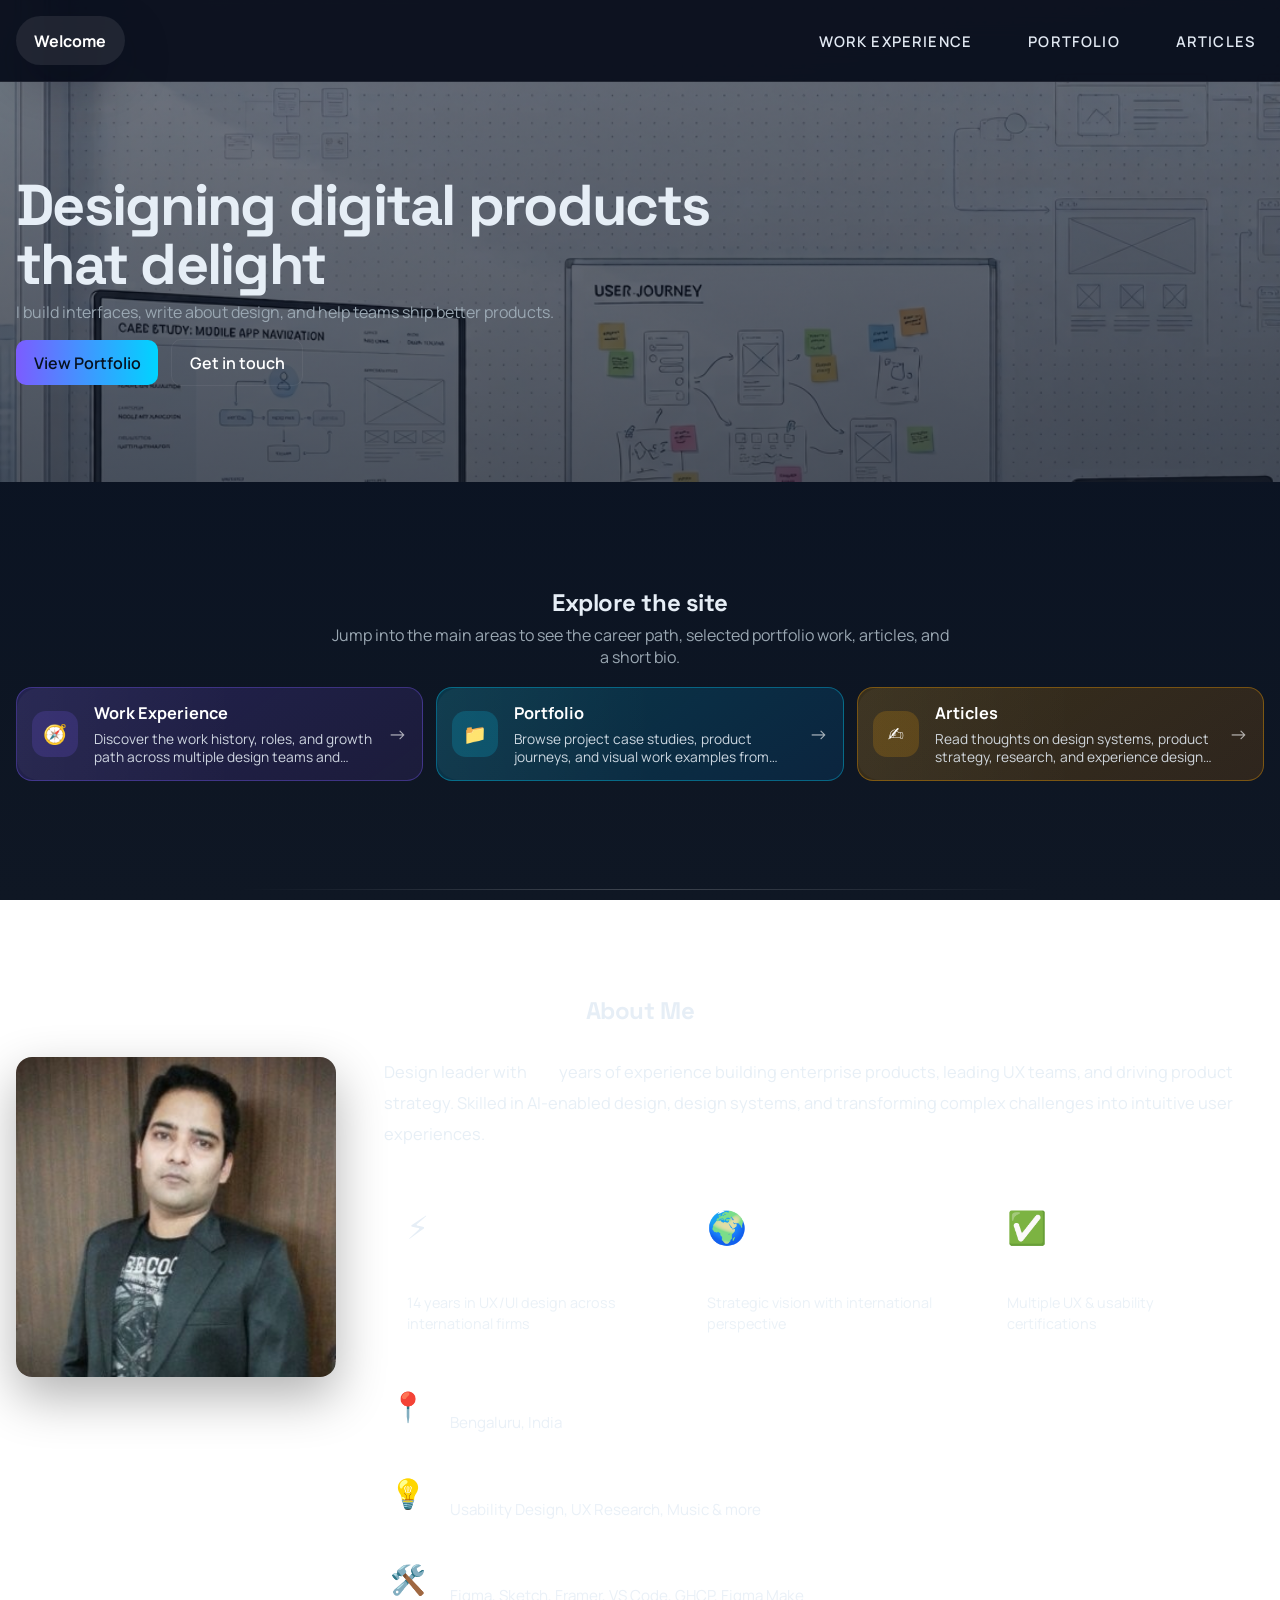
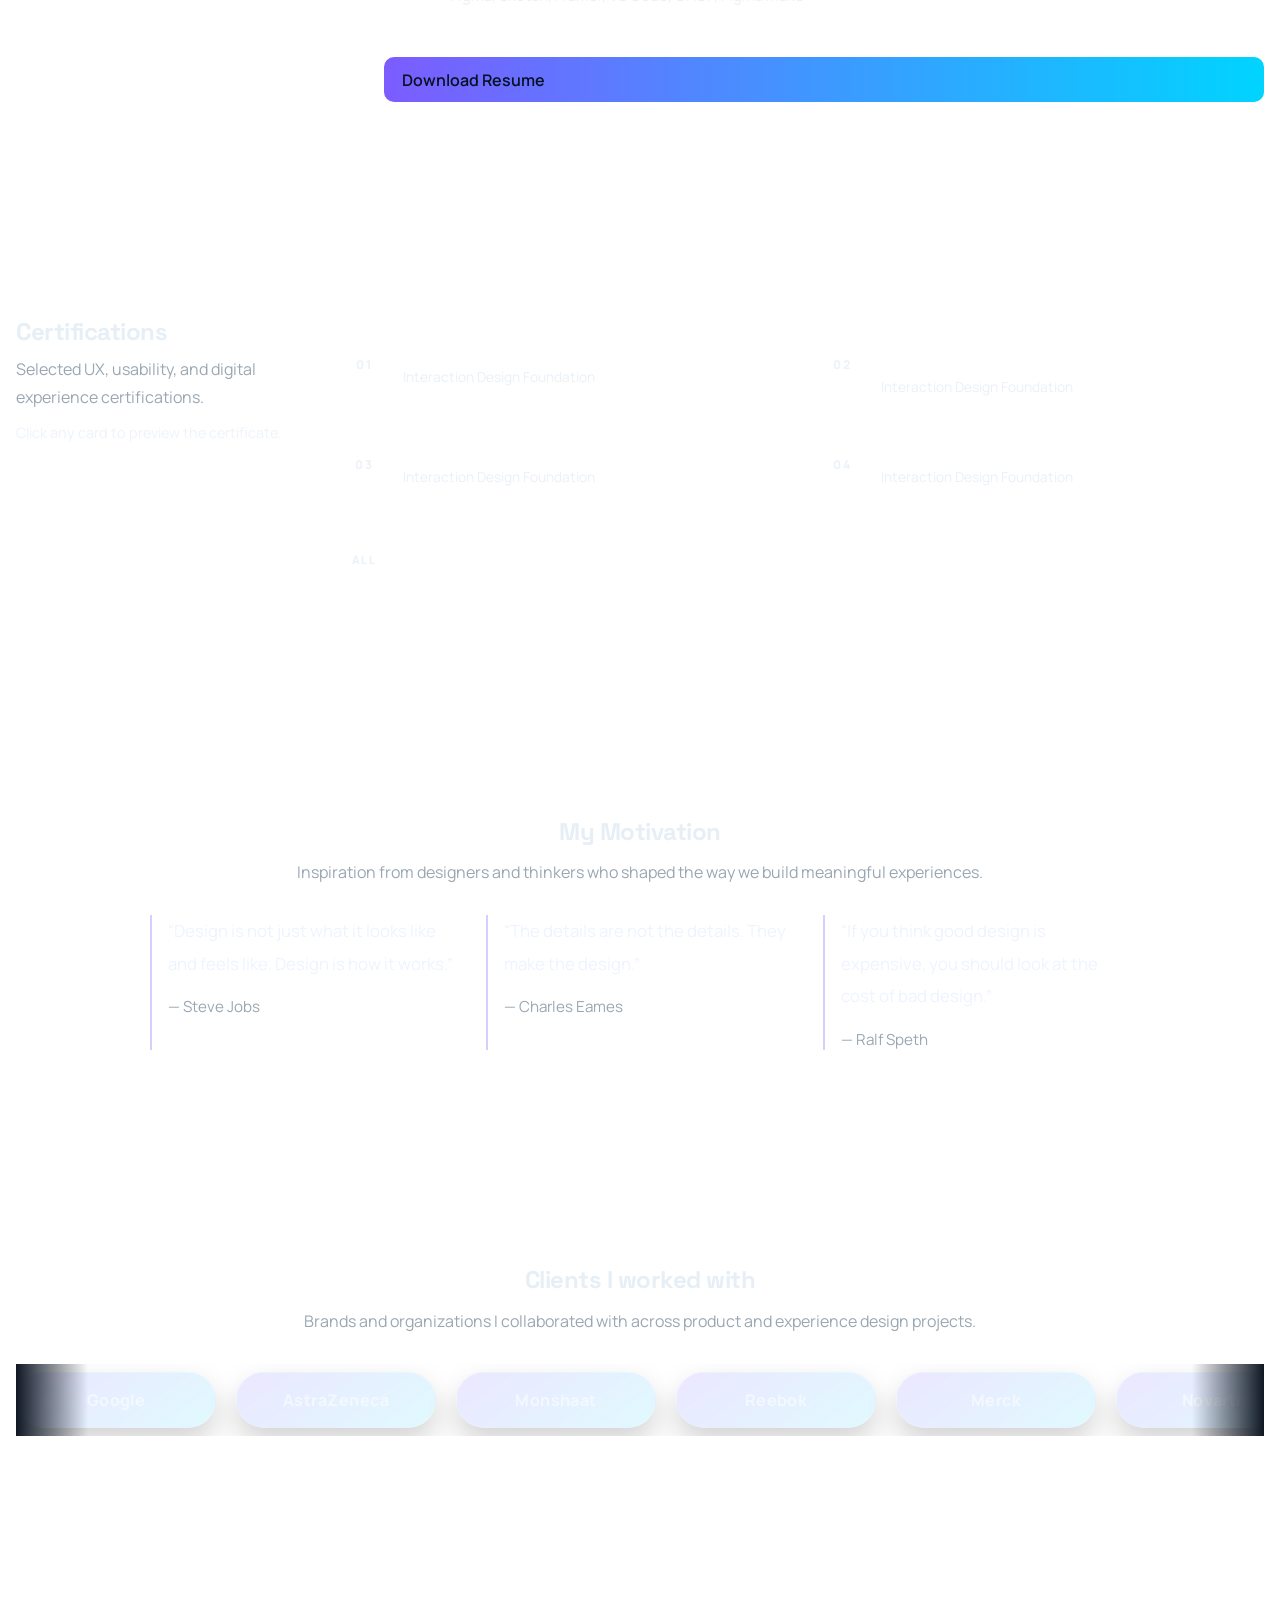
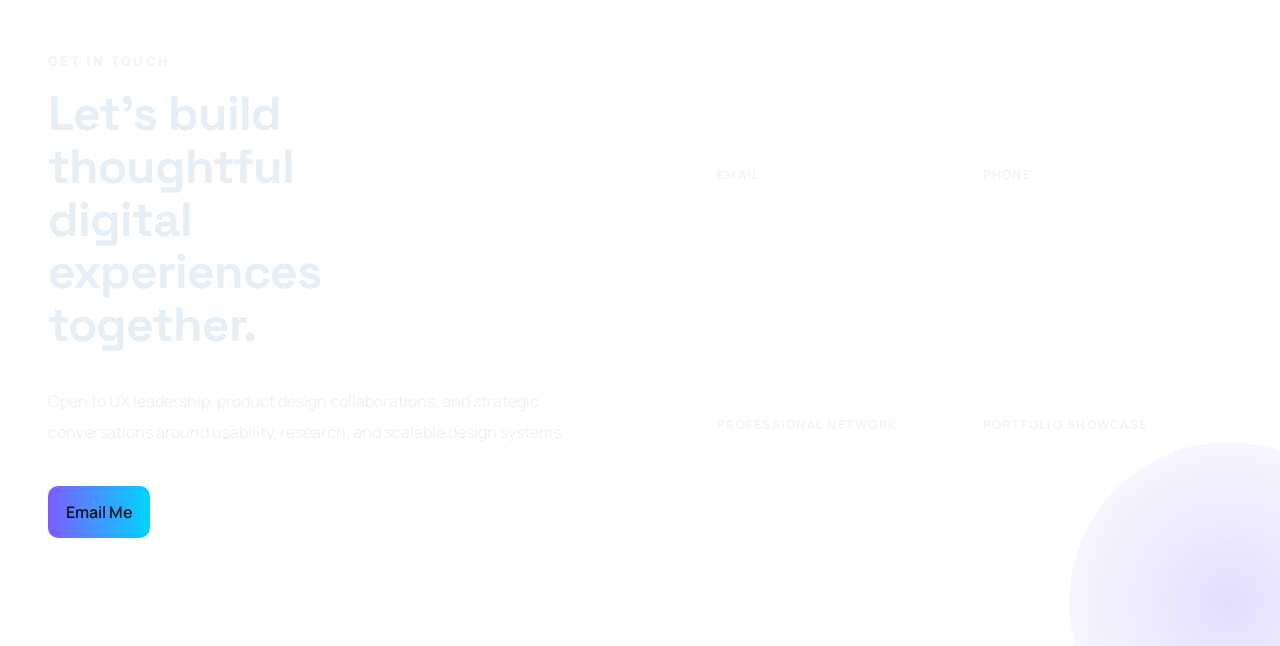
==== commit 35004f58: "Update splash timing and refresh portfolio assets" ====
--- a/index.html
+++ b/index.html
@@ -136,7 +136,7 @@
       <div class="container">
         <div class="section-header centered">
           <h2>About Me</h2>
-          <p class="muted">Designing meaningful experiences with strategic vision and hands-on expertise.</p>
+           <!-- <p class="muted">Designing meaningful experiences with strategic vision and hands-on expertise.</p>  -->
         </div>
         <div class="about-layout">
           <div class="about-image-wrapper">
@@ -144,8 +144,8 @@
           </div>
           <div class="about-main">
             <div class="about-intro">
-              <p>Hello, I am an accomplished User Experience Designer with <strong>14 years</strong> of success in leading international firms, where I've driven innovative, user-centered solutions across diverse domains.</p>
-              <p>I'm known for blending <strong>strategic vision</strong> with hands-on design expertise, crafting seamless and impactful experiences that elevate user satisfaction and drive business outcomes. With a global perspective and adaptive design acumen, I transform complex challenges into intuitive solutions that resonate with users and deliver measurable results.</p>
+              <p>Design leader with <strong>14+</strong> years of experience building enterprise products, leading UX teams, and driving product strategy. Skilled in AI-enabled design, design systems, and transforming complex challenges into intuitive user experiences.</p>
+              <!-- <p>I'm known for blending <strong>strategic vision</strong> with hands-on design expertise, crafting seamless and impactful experiences that elevate user satisfaction and drive business outcomes. With a global perspective and adaptive design acumen, I transform complex challenges into intuitive solutions that resonate with users and deliver measurable results.</p> -->
             </div>
             <div class="about-highlights">
               <div class="highlight-card">
@@ -477,7 +477,7 @@
 
         setTimeout(function () {
           window.location.href = href;
-        }, 1000);
+        }, 750);
       };
 
       const cards = document.querySelectorAll('.overview .tile[href]');
--- a/styles.css
+++ b/styles.css
@@ -30,7 +30,7 @@
 
 .nav-splash-overlay{position:fixed;inset:0;display:flex;align-items:center;justify-content:center;background:radial-gradient(circle at 20% 20%,rgba(0,212,255,0.18),transparent 35%),radial-gradient(circle at 80% 80%,rgba(124,92,255,0.2),transparent 40%),rgba(6,11,20,0.96);backdrop-filter:blur(6px);opacity:0;visibility:hidden;pointer-events:none;z-index:140;transition:opacity .35s ease,visibility .35s ease}
 .nav-splash-overlay.active{opacity:1;visibility:visible;pointer-events:auto}
-.nav-splash-text{margin:0;color:#f6fbff;font-family:'Kolker Brush',cursive;font-size:clamp(3.2rem,11vw,8rem);font-weight:400;line-height:.9;letter-spacing:.02em;text-align:center;text-shadow:0 10px 35px rgba(0,0,0,.42);animation:navSplashPulse 1s cubic-bezier(.2,.8,.2,1) both}
+.nav-splash-text{margin:0;color:#f6fbff;font-family:'Kolker Brush',cursive;font-size:clamp(3.2rem,11vw,8rem);font-weight:400;line-height:.9;letter-spacing:.02em;text-align:center;text-shadow:0 10px 35px rgba(0,0,0,.42);animation:navSplashPulse .75s cubic-bezier(.2,.8,.2,1) both}
 
 @keyframes navSplashPulse{
   0%{opacity:0;transform:translateY(14px) scale(.97);filter:blur(2px)}
@@ -40,8 +40,8 @@
 
 .landing{min-height:50vh;display:flex;align-items:center;position:relative;overflow:hidden;padding-top:5rem;
   /* background-image:linear-gradient(180deg, rgba(7,16,33,0.55), rgba(15,23,36,0.88)), url('https://images.unsplash.com/photo-1506744038136-46273834b3fb?auto=format&fit=crop&w=1600&q=80'); */
-  background-image:linear-gradient(180deg, rgba(7,16,33,0.55), rgba(15,23,36,0.88)), url('articlepicks/indexback3.png');
-  background-size:cover;background-position:left bottom;background-attachment:fixed}
+  background-image:linear-gradient(180deg, rgba(7,16,33,0.55), rgba(15,23,36,0.88)), url('articlepicks/indexback5.png');
+  background-size:cover;background-position:bottom;background-attachment:fixed}
 .parallax{position:absolute;inset:0;z-index:0}
 .parallax-layer{position:absolute;inset:-10% -10% -10% -10%;background-size:cover;background-position:center;transform:translateY(0)}
 .hero{position:relative;z-index:2;display:grid;grid-template-columns:1fr 420px;gap:2rem;align-items:center;padding:6rem 1rem;}
@@ -346,7 +346,7 @@
 .about-intro p{color:rgba(230,238,246,0.95);line-height:1.9;font-size:1.025rem;margin:0}
 .about-intro strong{color:#fff;font-weight:700}
 .about-highlights{display:grid;grid-template-columns:repeat(3,1fr);gap:1.25rem}
-.highlight-card{background:rgba(255,255,255,0.03);border:1px solid rgba(255,255,255,0.07);border-radius:18px;padding:1.35rem 1.35rem 1.15rem;text-align:left;transition:transform .3s ease,background .3s ease,border-color .3s ease}
+.highlight-card{background:rgba(255,255,255,0.01);border:1px solid rgba(255,255,255,0.07);border-radius:18px;padding:1.35rem 1.35rem 1.15rem;text-align:left;transition:transform .3s ease,background .3s ease,border-color .3s ease}
 .highlight-card:hover{transform:translateY(-3px);background:rgba(255,255,255,0.05);border-color:rgba(124,92,255,0.2)}
 .highlight-icon{font-size:2rem;margin-bottom:0.75rem;display:inline-block}
 .highlight-card h4{margin:0 0 0.5rem;font-size:1.05rem;color:#fff}
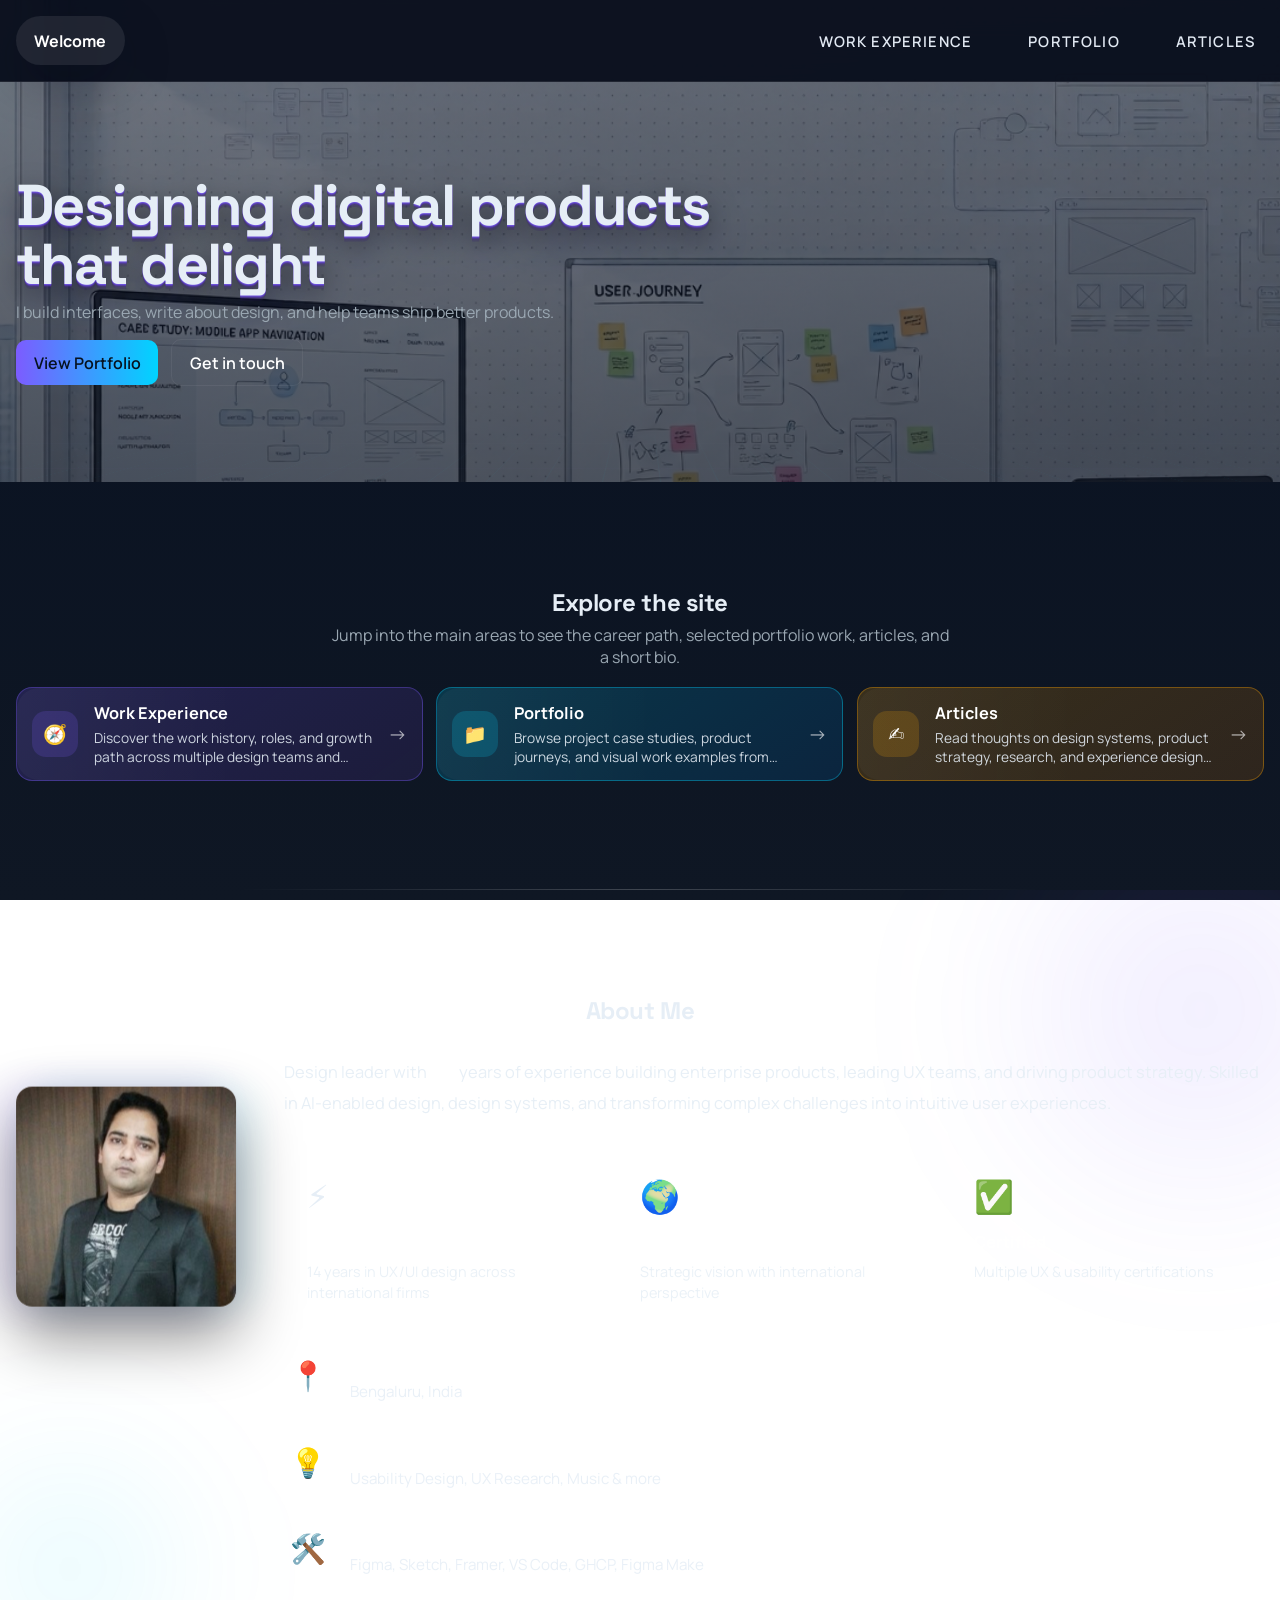
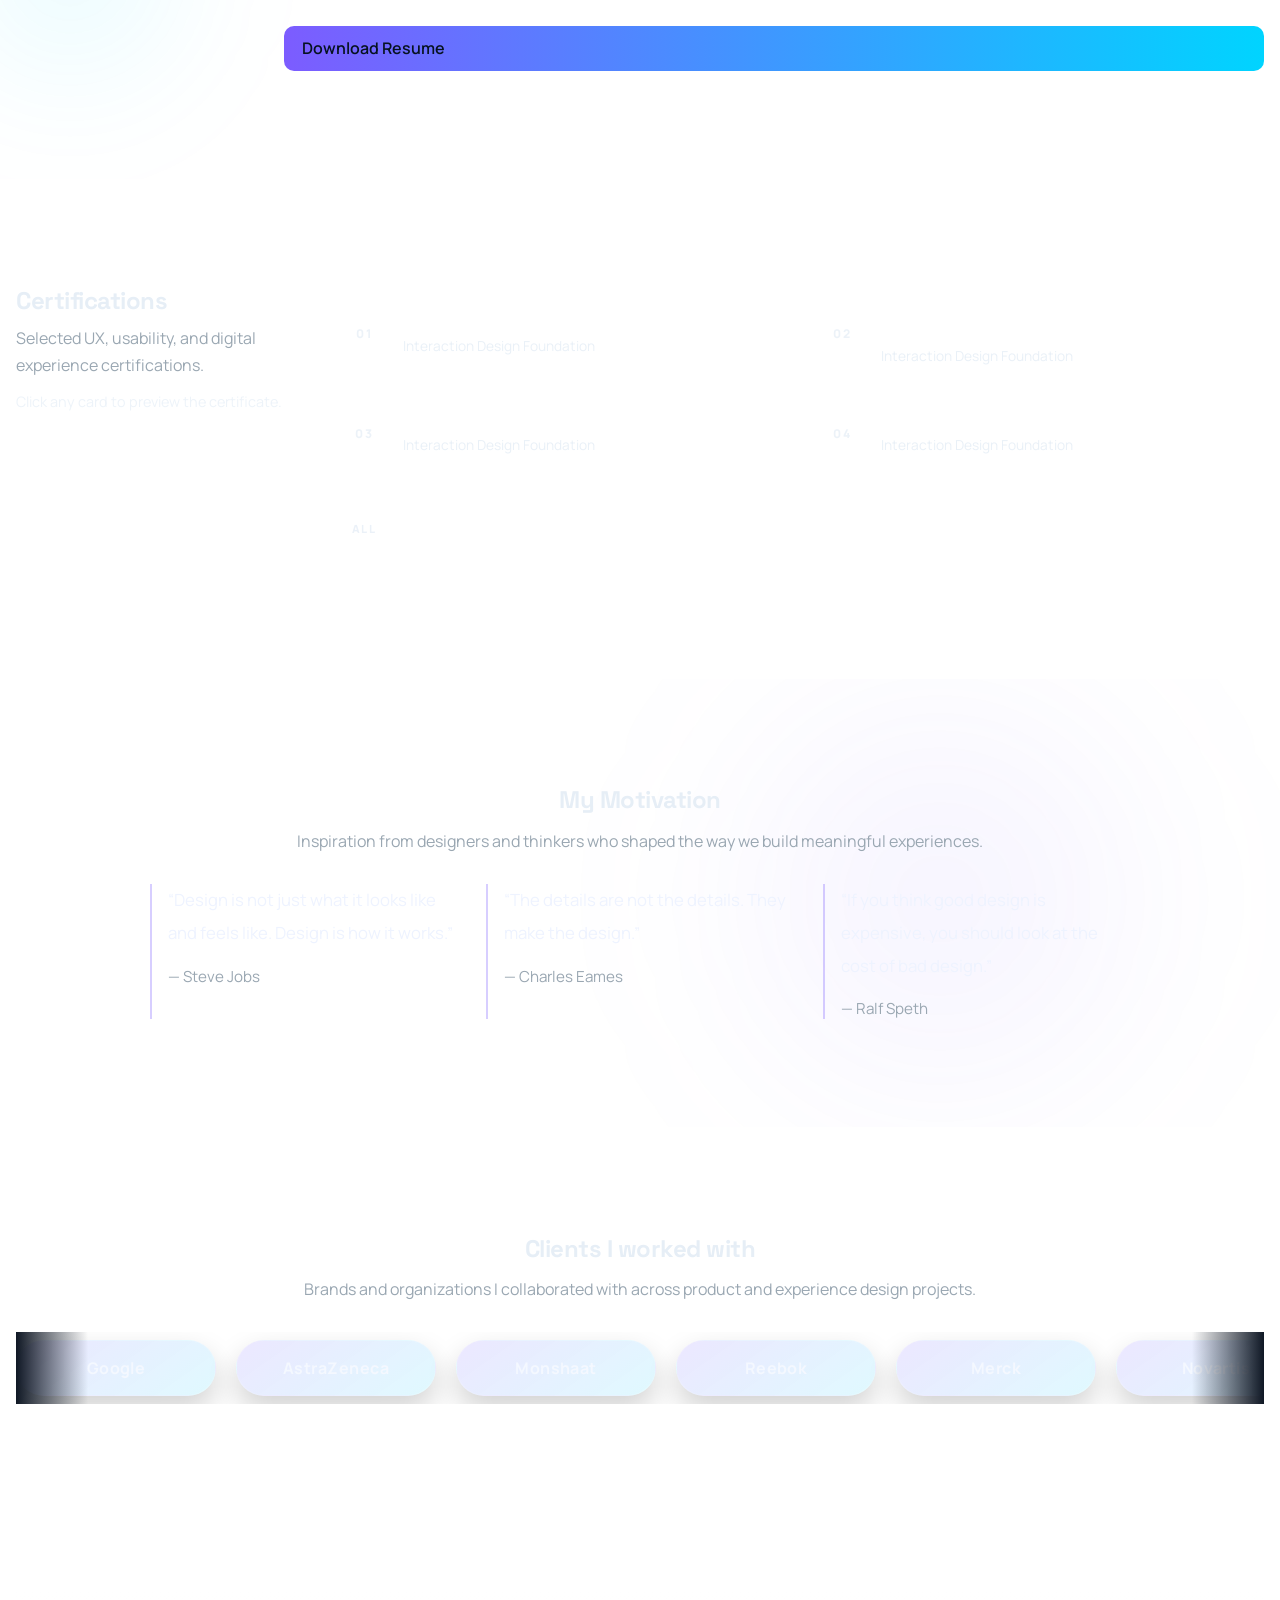
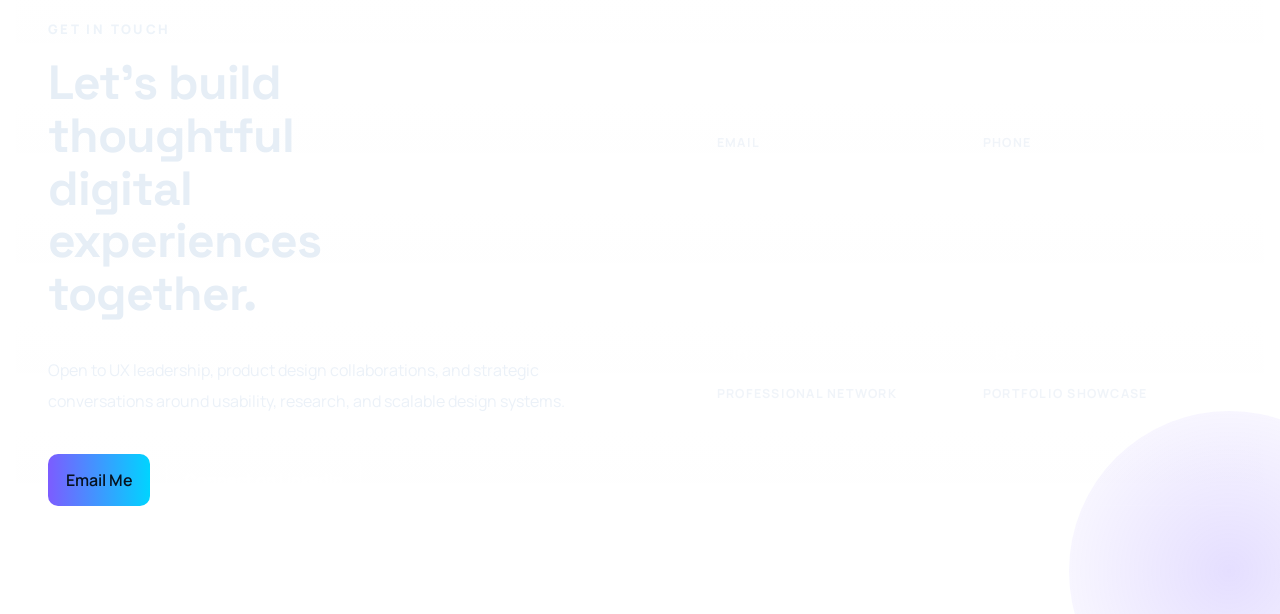
==== commit fc4d15cd: "Add parallax/3D effects, new article (New Gen New Rules), profile pic resize" ====
--- a/index.html
+++ b/index.html
@@ -82,7 +82,7 @@
   <main class="home-main">
     <section id="landing" class="landing">
       <div class="container hero">
-        <div class="hero-content">
+        <div class="hero-content rellax" data-rellax-speed="-2">
           <h1 class="title">Designing digital products that delight</h1>
           <p class="subtitle">I build interfaces, write about design, and help teams ship better products.</p>
           <div class="hero-actions">
@@ -133,13 +133,15 @@
 
   
     <section id="about" class="section about" >
+      <div class="parallax-orb orb-a" aria-hidden="true"></div>
+      <div class="parallax-orb orb-b" aria-hidden="true"></div>
       <div class="container">
         <div class="section-header centered">
           <h2>About Me</h2>
            <!-- <p class="muted">Designing meaningful experiences with strategic vision and hands-on expertise.</p>  -->
         </div>
         <div class="about-layout">
-          <div class="about-image-wrapper">
+          <div class="about-image-wrapper rellax" data-rellax-speed="-1">
             <img src="profilepick/Saqib pick.jpg" alt="profile" />
           </div>
           <div class="about-main">
@@ -341,6 +343,7 @@
     <div class="section-divider"></div>
 
       <section id="quotes" class="section quotes" >
+      <div class="parallax-orb orb-c" aria-hidden="true"></div>
       <div class="container">
         <div class="section-header centered">
           <h2>My Motivation</h2>
@@ -445,14 +448,16 @@
     <div class="container">© 2026 — My Portfolio</div>
   </footer> -->
 
+  <button class="index-scroll-top" type="button" aria-label="Scroll to top" title="Scroll to top">Top</button>
+
   <script src="https://unpkg.com/rellax@1.12.1/rellax.min.js"></script>
   <script src="script.js"></script>
   <script>
     (function () {
       const splashCopyByPath = {
-        'work-experience.html': 'Building timeline',
-        'portfolio.html': 'Loading artwork',
-        'articles.html': 'Loading thoughts'
+        'work-experience.html': 'Building timeline...',
+        'portfolio.html': 'Loading artwork...',
+        'articles.html': 'Loading thoughts...'
       };
 
       let splashOverlay = document.querySelector('.nav-splash-overlay');
--- a/styles.css
+++ b/styles.css
@@ -82,8 +82,9 @@
 h2{font-family:'Space Grotesk',sans-serif;margin:0 0 .5rem;letter-spacing:-0.02em;line-height:1.1}
 .muted{color:var(--muted)}
 
-.company-tab-group{display:flex;flex-wrap:wrap;gap:.75rem;margin:1.25rem 0 .5rem}
+.company-tab-group{display:flex;flex-wrap:wrap;justify-content:center;gap:.75rem;margin:1.25rem 0 .5rem}
 .company-tab{display:inline-flex;align-items:center;justify-content:center;padding:.55rem 1.7rem;border-radius:999px;text-decoration:none;color:#e6eef6;background:rgba(255,255,255,0.08);border:1px solid rgba(255,255,255,0.14);font-weight:600;transition:transform .2s ease,background .2s ease,border-color .2s ease}
+.company-tab-date{margin-left:.45rem;font-size:.82em;font-style:italic;color:rgba(230,238,246,0.56);font-weight:500}
 .company-tab:hover{transform:translateY(-1px);background:rgba(124,92,255,0.2);border-color:rgba(124,92,255,0.45)}
 
 .overview .container{display:block}
@@ -267,6 +268,15 @@
 .article-tab.active{background:linear-gradient(90deg,#111827 0%, #172033 100%);box-shadow:inset 0 0 0 1px rgba(255,255,255,0.02)}
 .article{display:none;background:linear-gradient(180deg,rgba(255,255,255,0.02),transparent);padding:1.5rem;border-radius:16px;scroll-margin-top:110px}
 .article.active{display:block}
+.portfolio-scroll-top{position:fixed;right:1.2rem;bottom:1.2rem;z-index:115;display:inline-flex;align-items:center;justify-content:center;min-width:54px;height:46px;padding:0 1rem;border-radius:999px;border:1px solid rgba(255,255,255,0.22);background:rgba(11,18,33,0.88);backdrop-filter:blur(8px);color:#f6fbff;font-weight:700;letter-spacing:.04em;cursor:pointer;opacity:0;visibility:hidden;transform:translateY(14px);pointer-events:none;transition:opacity .24s ease,transform .24s ease,visibility .24s ease,background .2s ease,border-color .2s ease}
+.portfolio-scroll-top.is-visible{opacity:1;visibility:visible;transform:translateY(0);pointer-events:auto}
+.portfolio-scroll-top:hover{background:rgba(124,92,255,0.42);border-color:rgba(255,255,255,0.35)}
+.articles-scroll-top{position:fixed;right:1.2rem;bottom:1.2rem;z-index:115;display:inline-flex;align-items:center;justify-content:center;min-width:54px;height:46px;padding:0 1rem;border-radius:999px;border:1px solid rgba(255,255,255,0.22);background:rgba(11,18,33,0.88);backdrop-filter:blur(8px);color:#f6fbff;font-weight:700;letter-spacing:.04em;cursor:pointer;opacity:0;visibility:hidden;transform:translateY(14px);pointer-events:none;transition:opacity .24s ease,transform .24s ease,visibility .24s ease,background .2s ease,border-color .2s ease}
+.articles-scroll-top.is-visible{opacity:1;visibility:visible;transform:translateY(0);pointer-events:auto}
+.articles-scroll-top:hover{background:rgba(124,92,255,0.42);border-color:rgba(255,255,255,0.35)}
+.index-scroll-top{position:fixed;right:1.2rem;bottom:1.2rem;z-index:115;display:inline-flex;align-items:center;justify-content:center;min-width:54px;height:46px;padding:0 1rem;border-radius:999px;border:1px solid rgba(255,255,255,0.22);background:rgba(11,18,33,0.88);backdrop-filter:blur(8px);color:#f6fbff;font-weight:700;letter-spacing:.04em;cursor:pointer;opacity:0;visibility:hidden;transform:translateY(14px);pointer-events:none;transition:opacity .24s ease,transform .24s ease,visibility .24s ease,background .2s ease,border-color .2s ease}
+.index-scroll-top.is-visible{opacity:1;visibility:visible;transform:translateY(0);pointer-events:auto}
+.index-scroll-top:hover{background:rgba(124,92,255,0.42);border-color:rgba(255,255,255,0.35)}
 
 .portfolio-showcase .container{max-width:1240px}
 .portfolio-cards{display:grid;grid-template-columns:repeat(3,minmax(0,1fr));gap:1.5rem;margin-top:2rem}
@@ -338,7 +348,7 @@
 .gallery-strip::-webkit-scrollbar{width:10px}
 .gallery-strip::-webkit-scrollbar-thumb{background:rgba(255,255,255,0.15);border-radius:999px}
 
-.about-layout{display:grid;grid-template-columns:320px 1fr;gap:3rem;align-items:start}
+.about-layout{display:grid;grid-template-columns:220px 1fr;gap:3rem;align-items:start}
 .about-image-wrapper{position:sticky;top:120px}
 .about-image-wrapper img{width:100%;border-radius:16px;display:block;box-shadow:0 20px 50px rgba(0,0,0,0.3)}
 .about-main{display:flex;flex-direction:column;gap:2rem}
@@ -407,6 +417,49 @@
   .clients-marquee::after{width:40px}
 }
 
-/* small reveal animations */
-.reveal{opacity:0;transform:translateY(12px);transition:all .6s cubic-bezier(.2,.8,.2,1)}
-.reveal.visible{opacity:1;transform:none}
+/* small reveal animations — rotates up into view from 3D depth */
+.reveal{opacity:0;transform:perspective(900px) translateY(30px) rotateX(9deg);transform-origin:center 80%;transition:opacity .65s cubic-bezier(.2,.8,.2,1),transform .65s cubic-bezier(.2,.8,.2,1);transition-delay:var(--reveal-delay,0ms)}
+.reveal.visible{opacity:1;transform:perspective(900px) translateY(0) rotateX(0deg)}
+
+/* staggered cascade for tiles, highlights, quotes */
+.overview .tile:nth-child(1){--reveal-delay:0ms}
+.overview .tile:nth-child(2){--reveal-delay:90ms}
+.overview .tile:nth-child(3){--reveal-delay:180ms}
+.highlight-card:nth-child(1){--reveal-delay:0ms}
+.highlight-card:nth-child(2){--reveal-delay:80ms}
+.highlight-card:nth-child(3){--reveal-delay:160ms}
+.quote-card:nth-child(1){--reveal-delay:0ms}
+.quote-card:nth-child(2){--reveal-delay:110ms}
+.quote-card:nth-child(3){--reveal-delay:220ms}
+
+/* ambient parallax orbs — decorative depth layers */
+.section.about,.section.quotes{position:relative;overflow:hidden}
+.section.about .container,.section.quotes .container{position:relative;z-index:1}
+.parallax-orb{position:absolute;border-radius:50%;pointer-events:none;z-index:0;animation:orbFloat linear infinite}
+.parallax-orb.orb-a{width:520px;height:520px;top:-140px;right:-180px;background:radial-gradient(circle,rgba(124,92,255,0.13) 0%,transparent 68%);filter:blur(72px);animation-duration:16s}
+.parallax-orb.orb-b{width:340px;height:340px;bottom:40px;left:-100px;background:radial-gradient(circle,rgba(0,212,255,0.1) 0%,transparent 68%);filter:blur(60px);animation-duration:20s;animation-direction:reverse}
+.parallax-orb.orb-c{width:600px;height:600px;top:-80px;left:50%;background:radial-gradient(circle,rgba(124,92,255,0.09) 0%,transparent 65%);filter:blur(90px);animation:orbFloatCenter 24s linear infinite}
+@keyframes orbFloat{0%,100%{transform:translateY(0)}50%{transform:translateY(-32px)}}
+@keyframes orbFloatCenter{0%,100%{transform:translateX(-50%) translateY(0)}50%{transform:translateX(-50%) translateY(-32px)}}
+/* ── 3D perspective floor grid in hero ── */
+.landing::after{content:'';position:absolute;left:-30%;right:-30%;bottom:0;height:46%;background-image:linear-gradient(rgba(124,92,255,0.22) 1px,transparent 1px),linear-gradient(90deg,rgba(0,212,255,0.16) 1px,transparent 1px);background-size:58px 58px;transform:perspective(480px) rotateX(72deg);transform-origin:50% 100%;opacity:0.28;z-index:1;pointer-events:none;-webkit-mask-image:linear-gradient(to top,rgba(0,0,0,0.6) 0%,transparent 100%);mask-image:linear-gradient(to top,rgba(0,0,0,0.6) 0%,transparent 100%)}
+
+/* 3D extruded hero heading */
+.hero-content .title{text-shadow:0 1px 0 rgba(124,92,255,0.6),0 2px 0 rgba(100,66,206,0.5),0 3px 0 rgba(76,44,164,0.38),0 5px 0 rgba(50,22,120,0.22),0 10px 28px rgba(0,0,0,0.55),0 22px 54px rgba(124,92,255,0.18)}
+
+/* perspective contexts so card tilt has depth reference */
+.overview .tile-grid,.about-highlights,.quote-grid,.contact-grid{perspective:1400px;perspective-origin:50% 20%}
+
+/* layered 3D-depth shadow on profile photo */
+.about-image-wrapper img{box-shadow:0 28px 64px rgba(0,0,0,0.48),-16px 0 38px rgba(124,92,255,0.16),16px 0 38px rgba(0,212,255,0.1),inset 0 0 0 1px rgba(255,255,255,0.07)}
+
+@media(prefers-reduced-motion:reduce){
+  .parallax-orb{animation:none}
+  .reveal{transform:none;transition:opacity .3s}
+  .reveal.visible{transform:none}
+  .clients-track{animation:none}
+  .landing::after{display:none}
+}
+@media(max-width:900px){
+  .landing::after{display:none}
+}
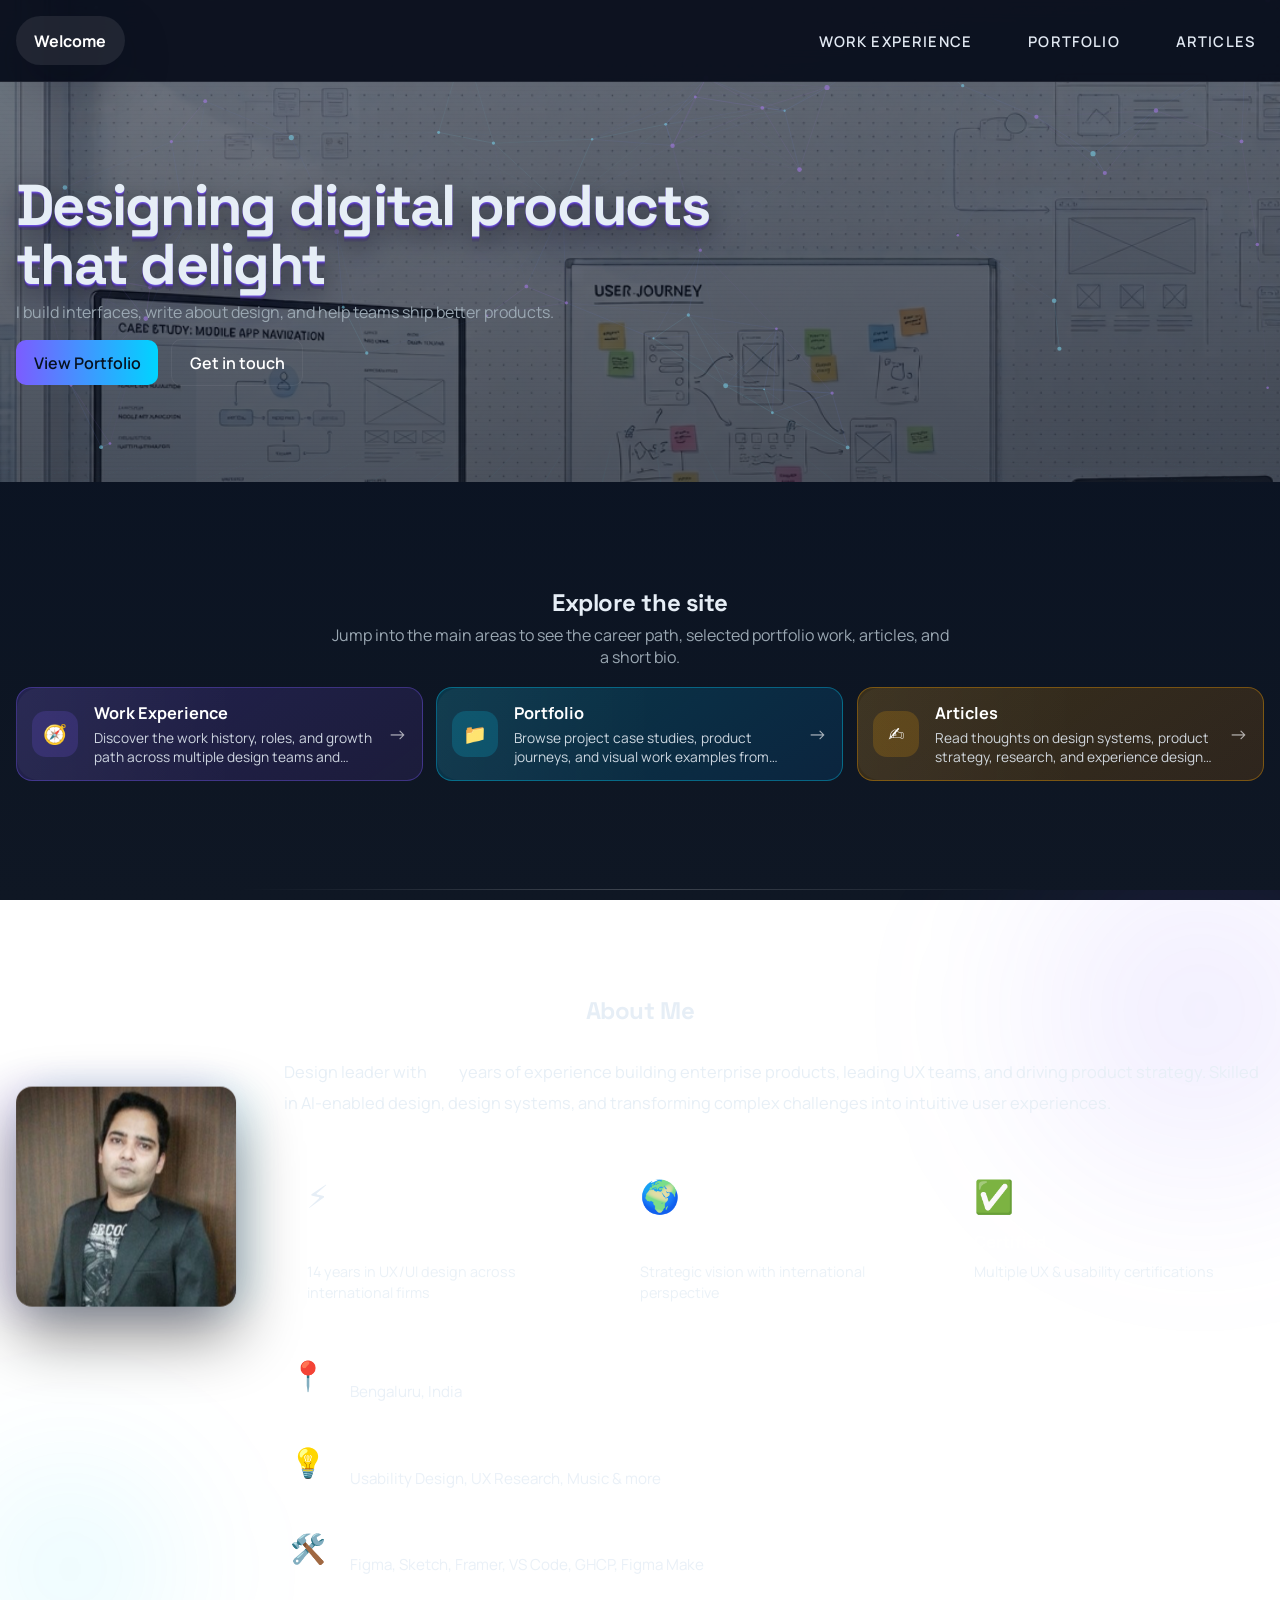
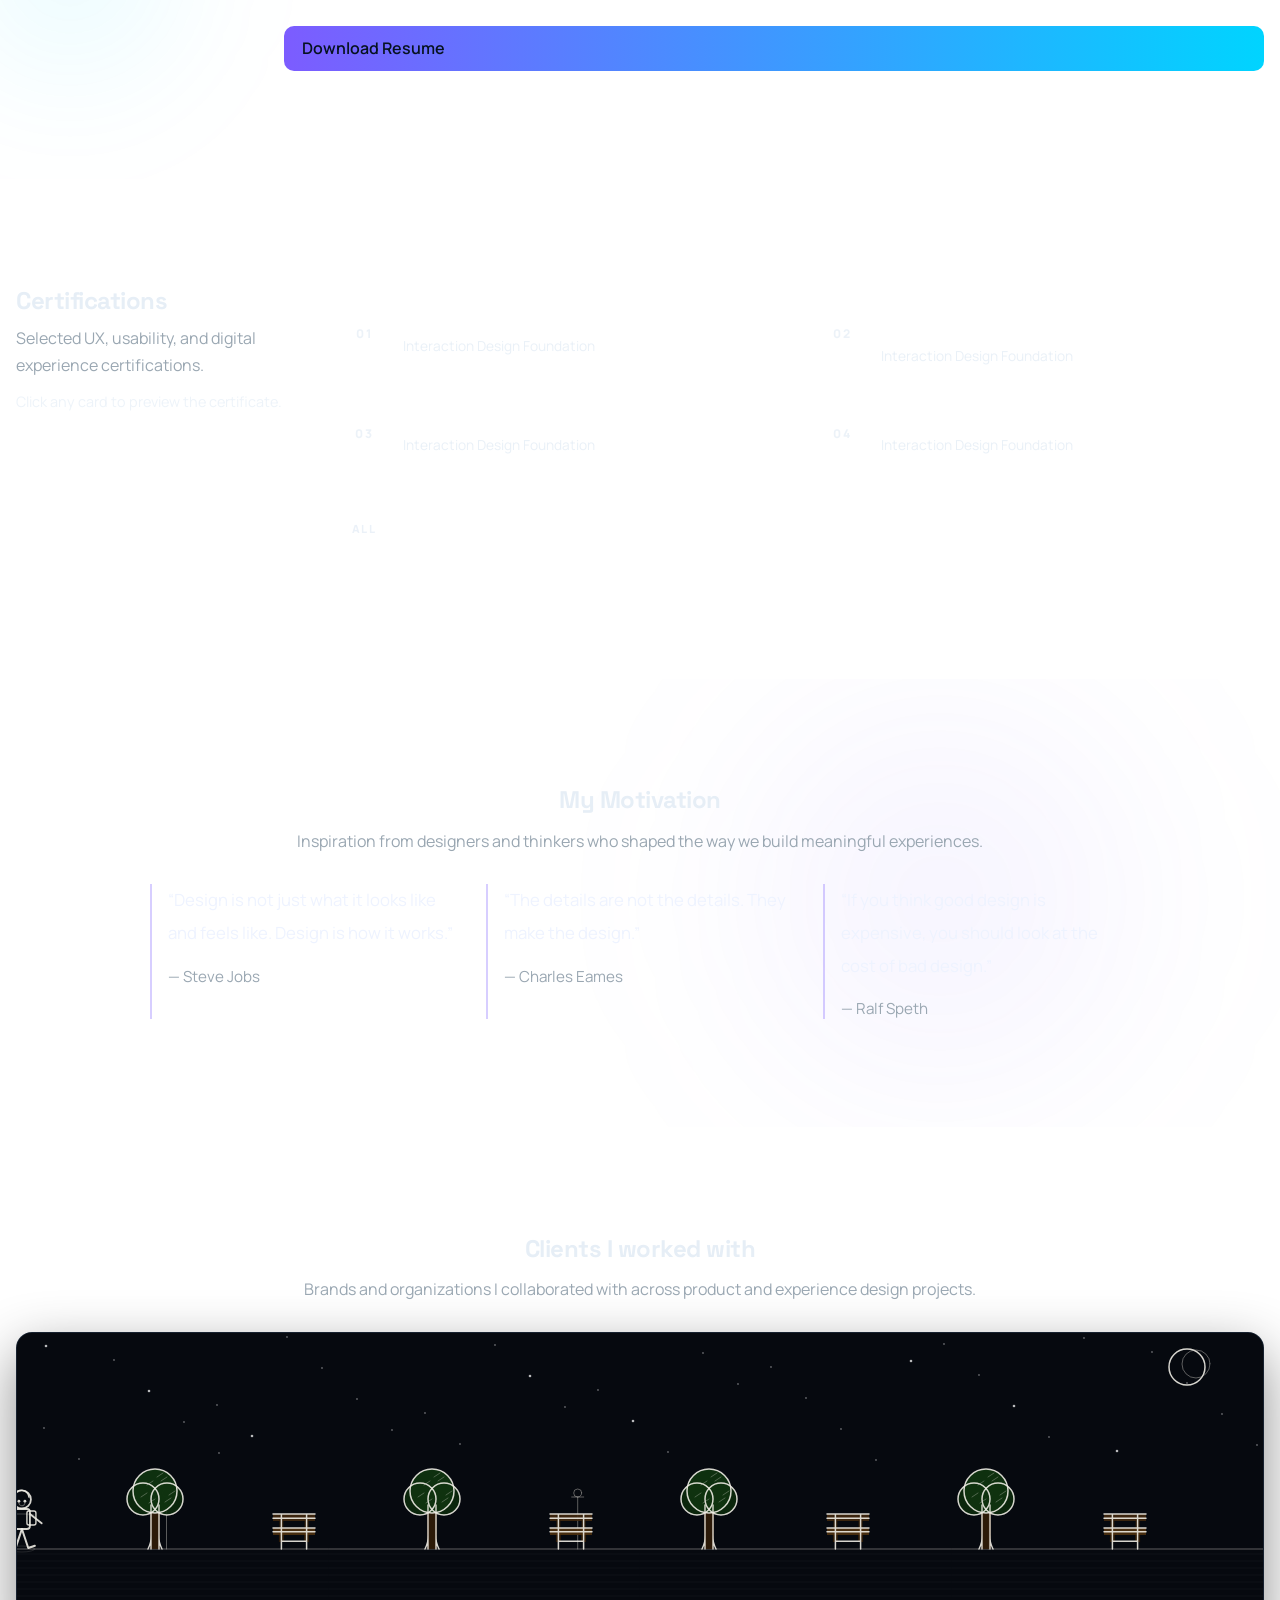
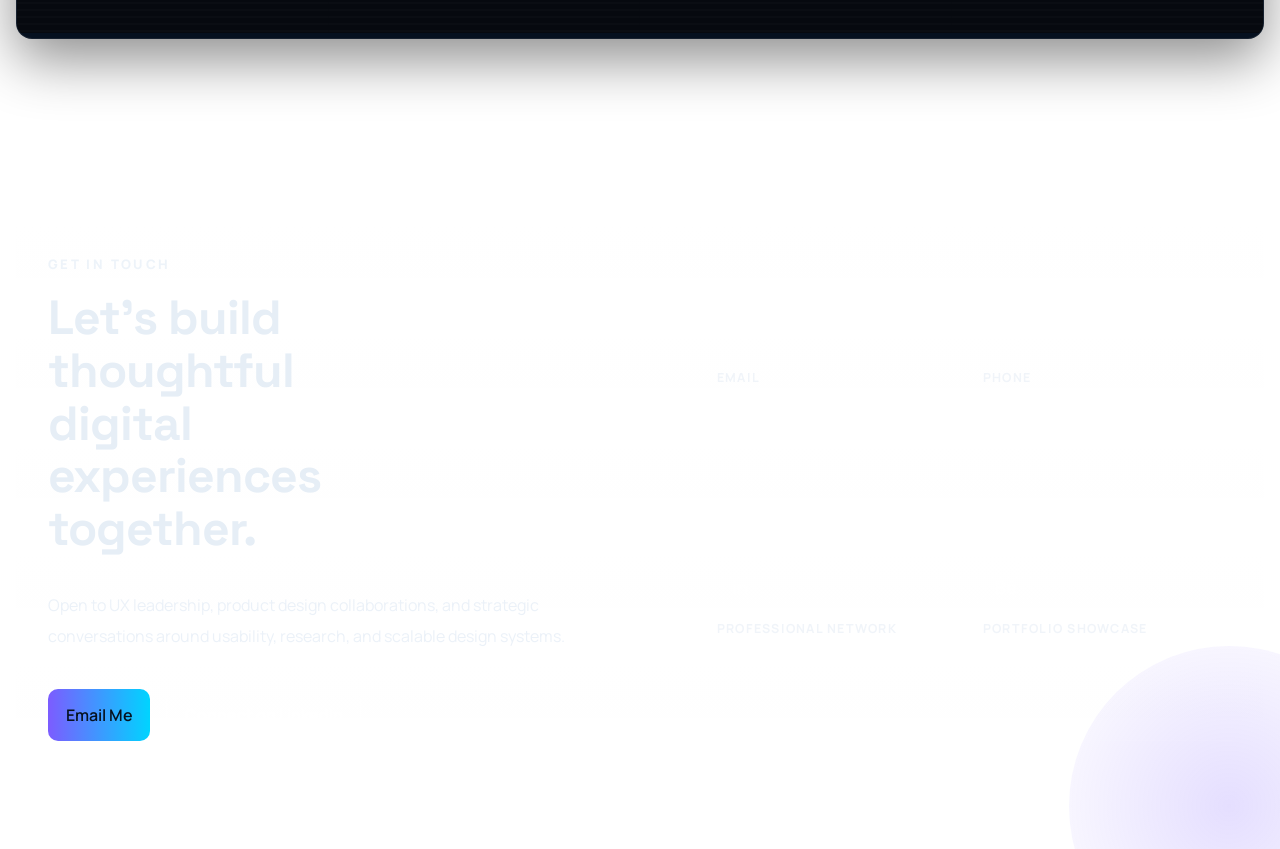
==== commit 70939c95: "Add 3D immersive effects, pencil-sketch park animation for clients section" ====
--- a/index.html
+++ b/index.html
@@ -64,7 +64,7 @@
   <link rel="preconnect" href="https://fonts.googleapis.com">
   <link rel="preconnect" href="https://fonts.gstatic.com" crossorigin>
   <link href="https://fonts.googleapis.com/css2?family=Roboto:wght@300;400;500;600;700&display=swap" rel="stylesheet">
-  <link rel="stylesheet" href="styles.css?v=4">
+  <link rel="stylesheet" href="styles.css?v=9">
 </head>
 <body>
   <header class="site-header home-header">
--- a/styles.css
+++ b/styles.css
@@ -463,3 +463,56 @@
 @media(max-width:900px){
   .landing::after{display:none}
 }
+
+/* ══ 3D IMMERSIVE LAYER ══════════════════════════════════════════════════════ */
+
+/* cursor spotlight that tracks mouse across the hero */
+.landing-spotlight{position:absolute;inset:0;pointer-events:none;z-index:1;
+  background:radial-gradient(650px circle at var(--mx,50%) var(--my,50%),
+    rgba(124,92,255,0.14),rgba(0,212,255,0.07) 42%,transparent 68%);
+  opacity:0;transition:opacity .45s ease}
+.landing:hover .landing-spotlight{opacity:1}
+
+/* canvas particle-network layer */
+.landing-canvas{position:absolute;inset:0;width:100%;height:100%;z-index:0;pointer-events:none;opacity:.72}
+
+/* 2D park walk scene */
+.park-scene-wrapper{width:100%;border-radius:16px;overflow:hidden;background:#05101f;border:1px solid rgba(255,255,255,0.07);box-shadow:0 20px 56px rgba(0,0,0,0.45);margin-top:.25rem}
+.park-canvas{display:block;width:100%;height:auto}
+
+/* smooth tilt reset for cert cards */
+.cert-card-clickable{transition:transform .12s ease-out,background .25s ease,border-color .25s ease}
+
+/* deep-glow on highlight cards */
+.highlight-card{transition:transform .3s ease,background .25s ease,border-color .3s ease,box-shadow .3s ease}
+
+/* z-depth on the hero container for mouse-tracking perspective */
+.hero{transform-style:preserve-3d;transition:transform .12s cubic-bezier(.17,.67,.3,1)}
+
+/* depth shimmer ring on about profile pic */
+.about-image-wrapper img{animation:photoDepth 8s ease-in-out infinite}
+@keyframes photoDepth{
+  0%,100%{box-shadow:0 28px 64px rgba(0,0,0,0.48),-16px 0 38px rgba(124,92,255,0.16),16px 0 38px rgba(0,212,255,0.1),inset 0 0 0 1px rgba(255,255,255,0.07)}
+  50%{box-shadow:0 36px 80px rgba(0,0,0,0.56),-22px 0 52px rgba(124,92,255,0.26),22px 0 52px rgba(0,212,255,0.18),inset 0 0 0 1px rgba(255,255,255,0.12)}
+}
+
+/* floating depth on orbs: add subtle Z-axis pulse */
+.parallax-orb.orb-a{animation:orbFloat 16s ease-in-out infinite,orbScaleA 9s ease-in-out infinite}
+.parallax-orb.orb-b{animation:orbFloat 20s ease-in-out infinite reverse,orbScaleB 11s ease-in-out infinite}
+@keyframes orbScaleA{0%,100%{filter:blur(72px) brightness(1)}50%{filter:blur(54px) brightness(1.3)}}
+@keyframes orbScaleB{0%,100%{filter:blur(60px) brightness(1)}50%{filter:blur(44px) brightness(1.25)}}
+
+/* scanline shimmer over hero for depth texture */
+.landing::before{content:'';position:absolute;inset:0;z-index:2;pointer-events:none;
+  background:repeating-linear-gradient(0deg,transparent,transparent 3px,rgba(0,0,0,0.03) 3px,rgba(0,0,0,0.03) 4px);
+  opacity:.45}
+
+@media(prefers-reduced-motion:reduce){
+  .about-image-wrapper img{animation:none}
+  .landing-canvas{display:none}
+  .landing-spotlight{display:none}
+  .hero{transform:none!important;transition:none}
+}
+@media(max-width:900px){
+  .landing-spotlight{display:none}
+}
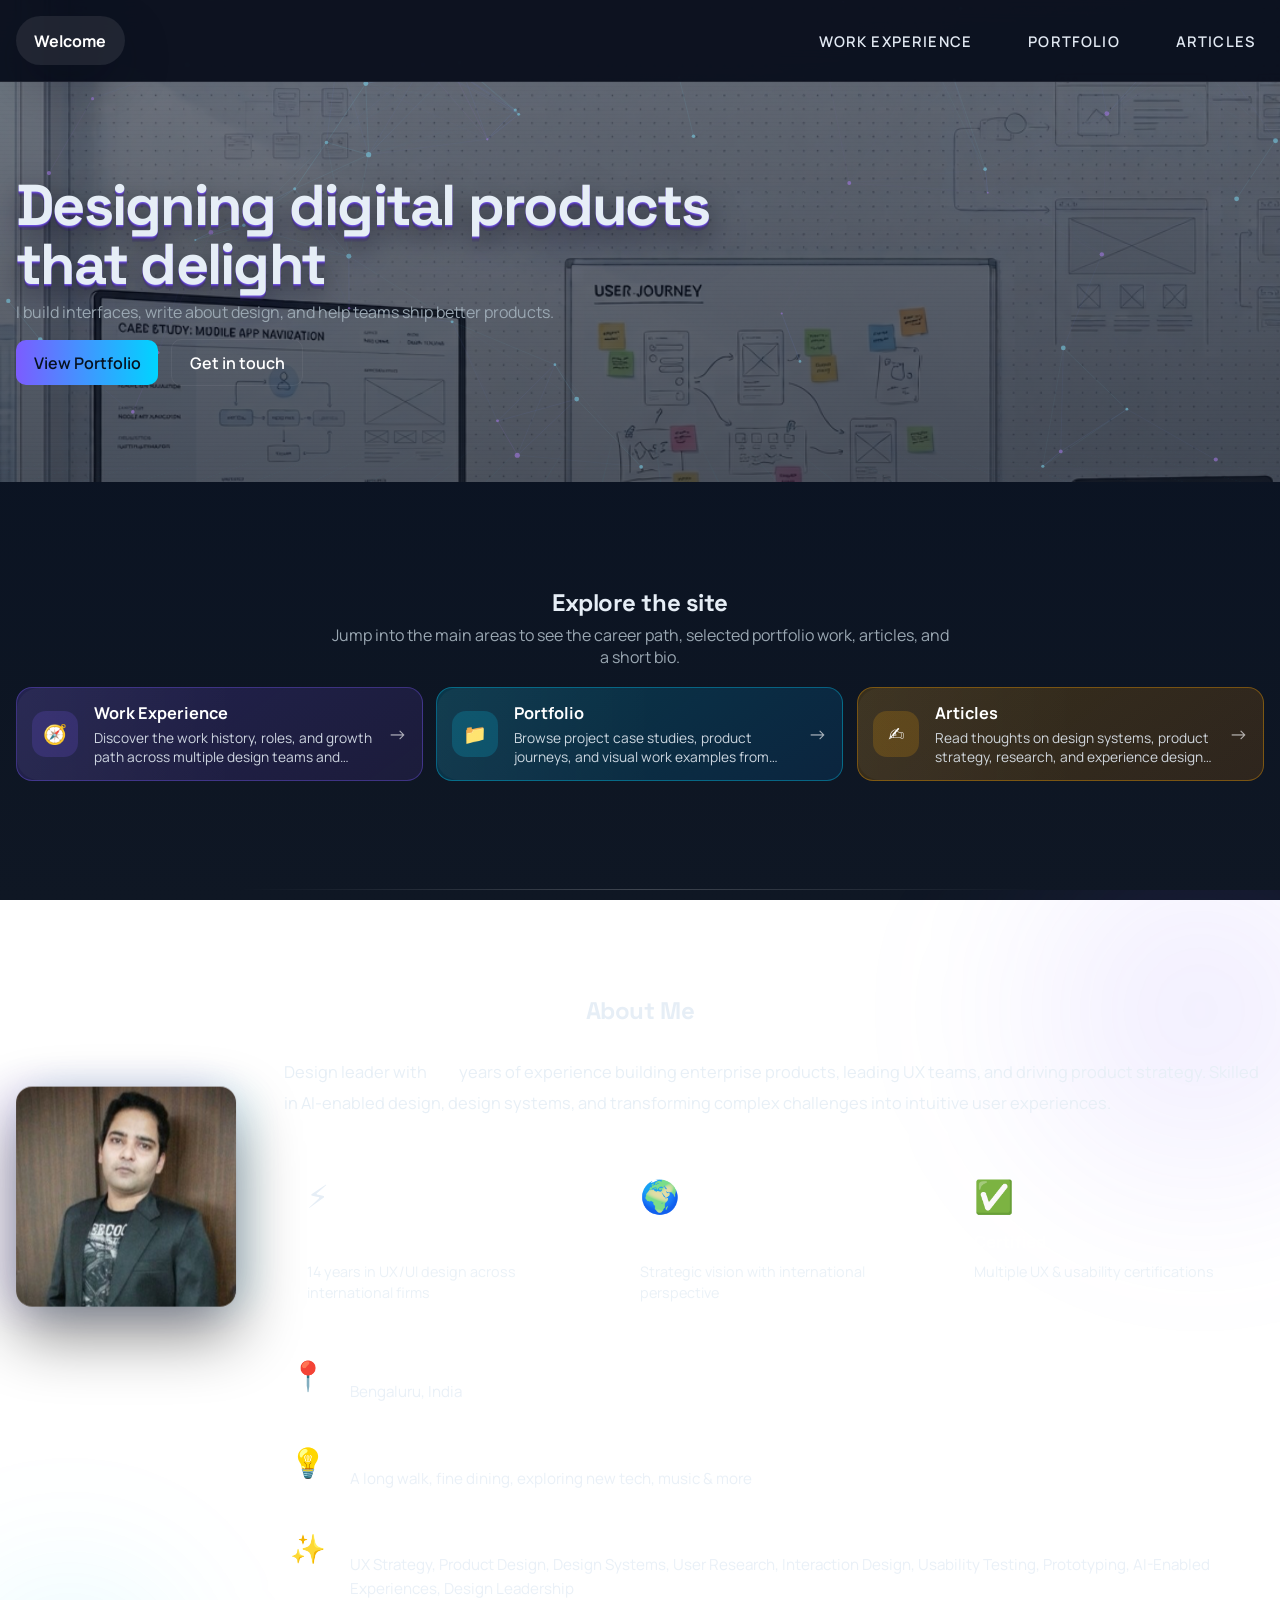
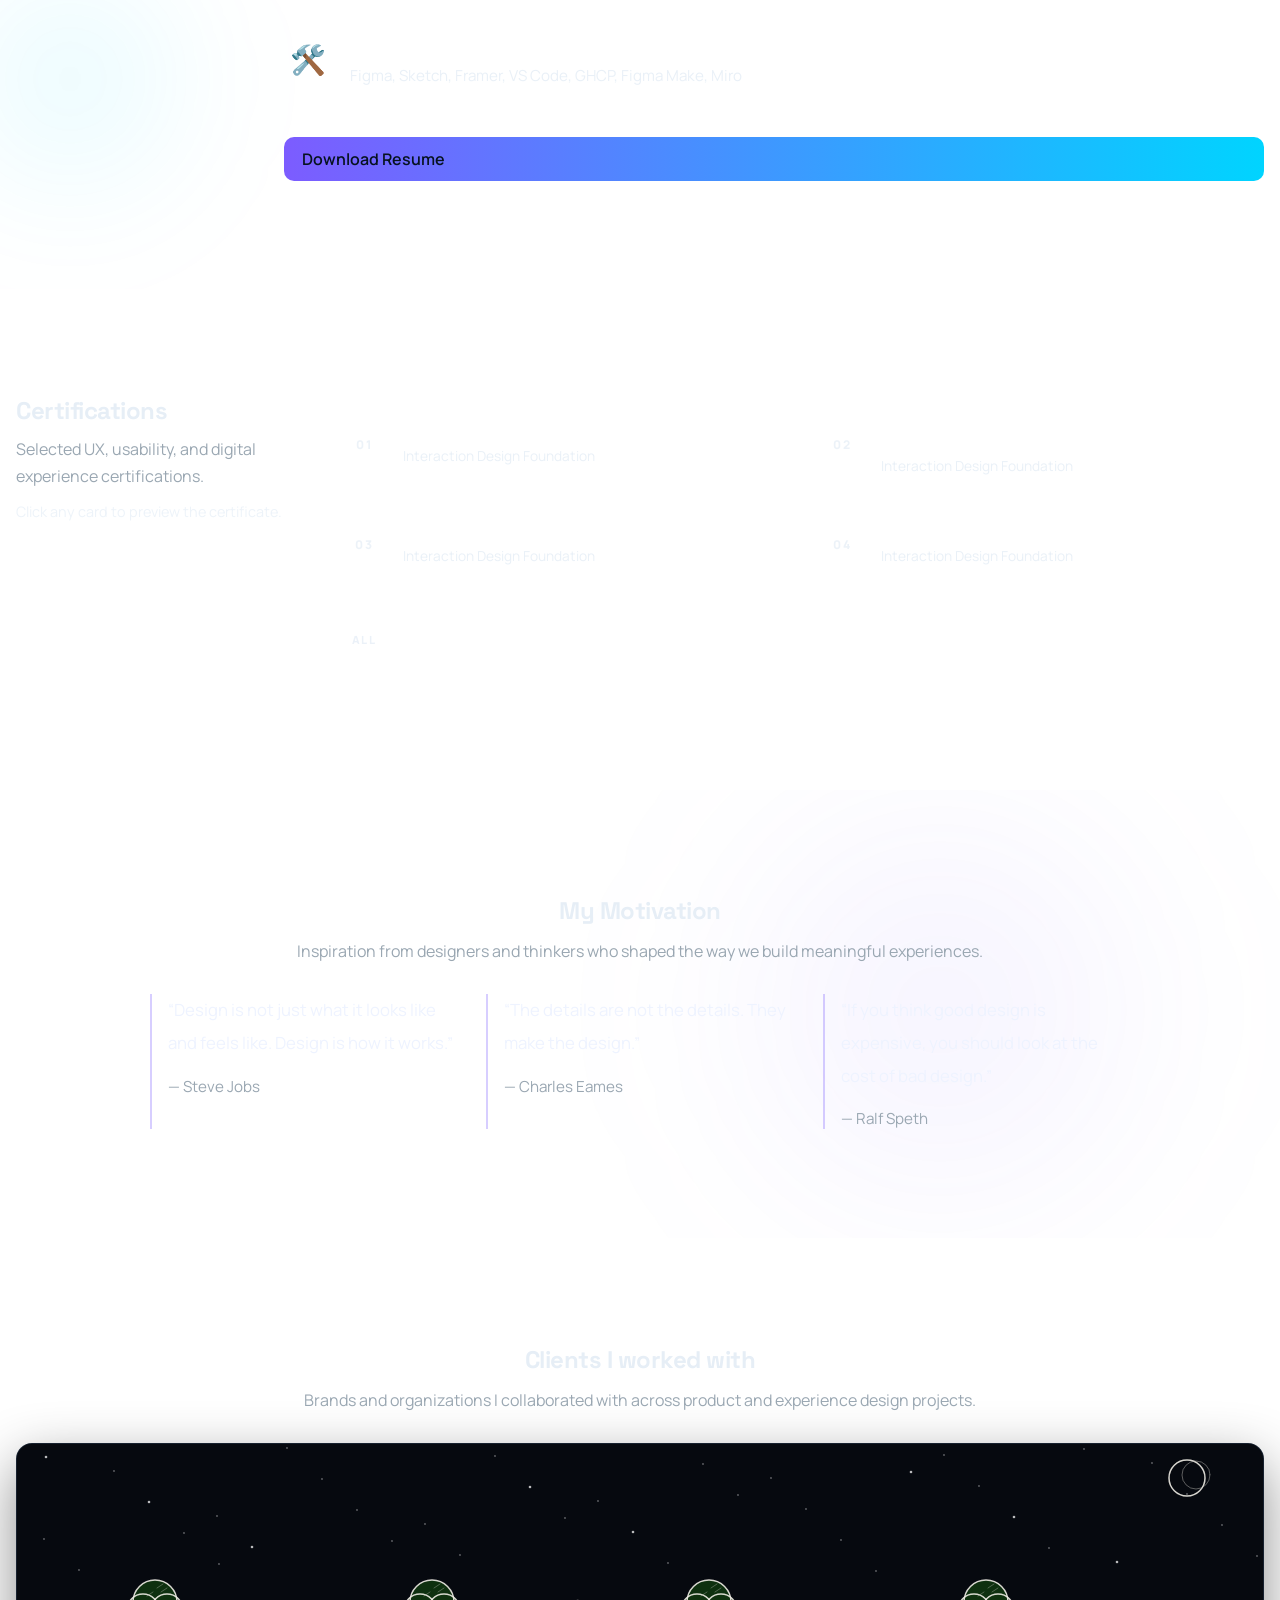
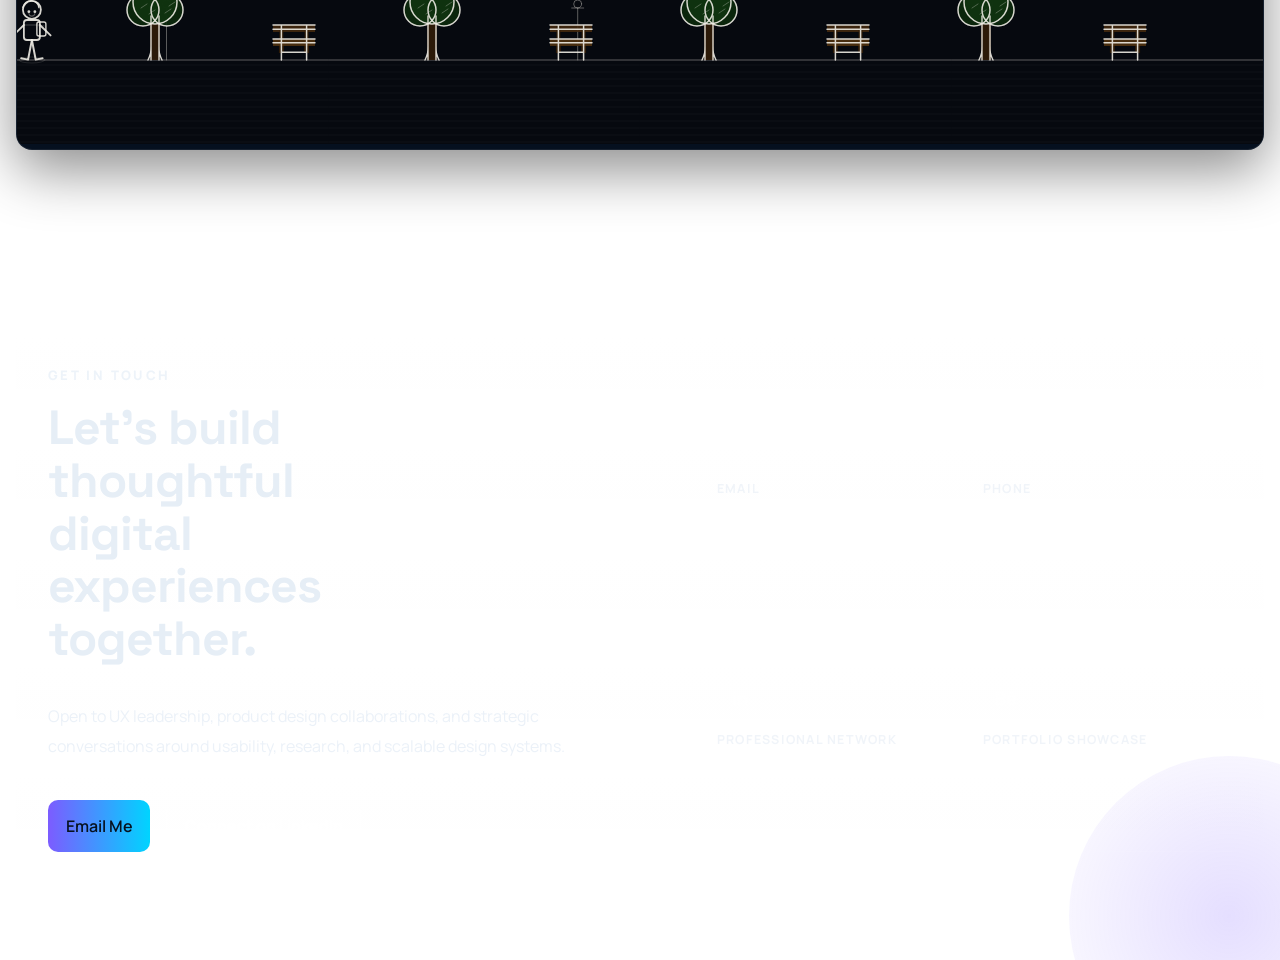
==== commit f804d458: "Update portfolio content and resume" ====
--- a/index.html
+++ b/index.html
@@ -178,14 +178,21 @@
                 <div class="detail-icon">💡</div>
                 <div class="detail-content">
                   <h5>Interests</h5>
-                  <p>Usability Design, UX Research, Music & more</p>
+                  <p>A long walk, fine dining, exploring new tech, music & more</p>
+                </div>
+              </div>
+              <div class="detail-item">
+                <div class="detail-icon">✨</div>
+                <div class="detail-content">
+                  <h5>Skills</h5>
+                  <p>UX Strategy, Product Design, Design Systems, User Research, Interaction Design, Usability Testing, Prototyping, AI-Enabled Experiences, Design Leadership</p>
                 </div>
               </div>
               <div class="detail-item">
                 <div class="detail-icon">🛠️</div>
                 <div class="detail-content">
                   <h5>Tools</h5>
-                  <p>Figma, Sketch, Framer, VS Code, GHCP, Figma Make</p>
+                  <p>Figma, Sketch, Framer, VS Code, GHCP, Figma Make, Miro</p>
                 </div>
               </div>
             </div>
--- a/styles.css
+++ b/styles.css
@@ -265,7 +265,7 @@
 .articles-nav::-webkit-scrollbar-thumb{background:linear-gradient(180deg,rgba(15,23,42,0.98),rgba(17,24,39,0.92));border-radius:999px;border:1px solid rgba(255,255,255,0.08)}
 .articles-nav::-webkit-scrollbar-thumb:hover{background:linear-gradient(180deg,rgba(30,41,59,1),rgba(15,23,42,0.98))}
 .article-tab{background:none;border:0;color:#cfe7ff;padding:.75rem 1rem;text-align:left;border-radius:12px;margin-bottom:.6rem;cursor:pointer;width:100%;transition:background .2s}
-.article-tab.active{background:linear-gradient(90deg,#111827 0%, #172033 100%);box-shadow:inset 0 0 0 1px rgba(255,255,255,0.02)}
+.article-tab.active{color:#fff;font-weight:700;background:linear-gradient(90deg,rgba(0,212,255,0.2),rgba(124,92,255,0.3));border:1px solid rgba(0,212,255,0.58);box-shadow:inset 4px 0 0 var(--accent-2),0 8px 20px rgba(0,0,0,0.2)}
 .article{display:none;background:linear-gradient(180deg,rgba(255,255,255,0.02),transparent);padding:1.5rem;border-radius:16px;scroll-margin-top:110px}
 .article.active{display:block}
 .portfolio-scroll-top{position:fixed;right:1.2rem;bottom:1.2rem;z-index:115;display:inline-flex;align-items:center;justify-content:center;min-width:54px;height:46px;padding:0 1rem;border-radius:999px;border:1px solid rgba(255,255,255,0.22);background:rgba(11,18,33,0.88);backdrop-filter:blur(8px);color:#f6fbff;font-weight:700;letter-spacing:.04em;cursor:pointer;opacity:0;visibility:hidden;transform:translateY(14px);pointer-events:none;transition:opacity .24s ease,transform .24s ease,visibility .24s ease,background .2s ease,border-color .2s ease}
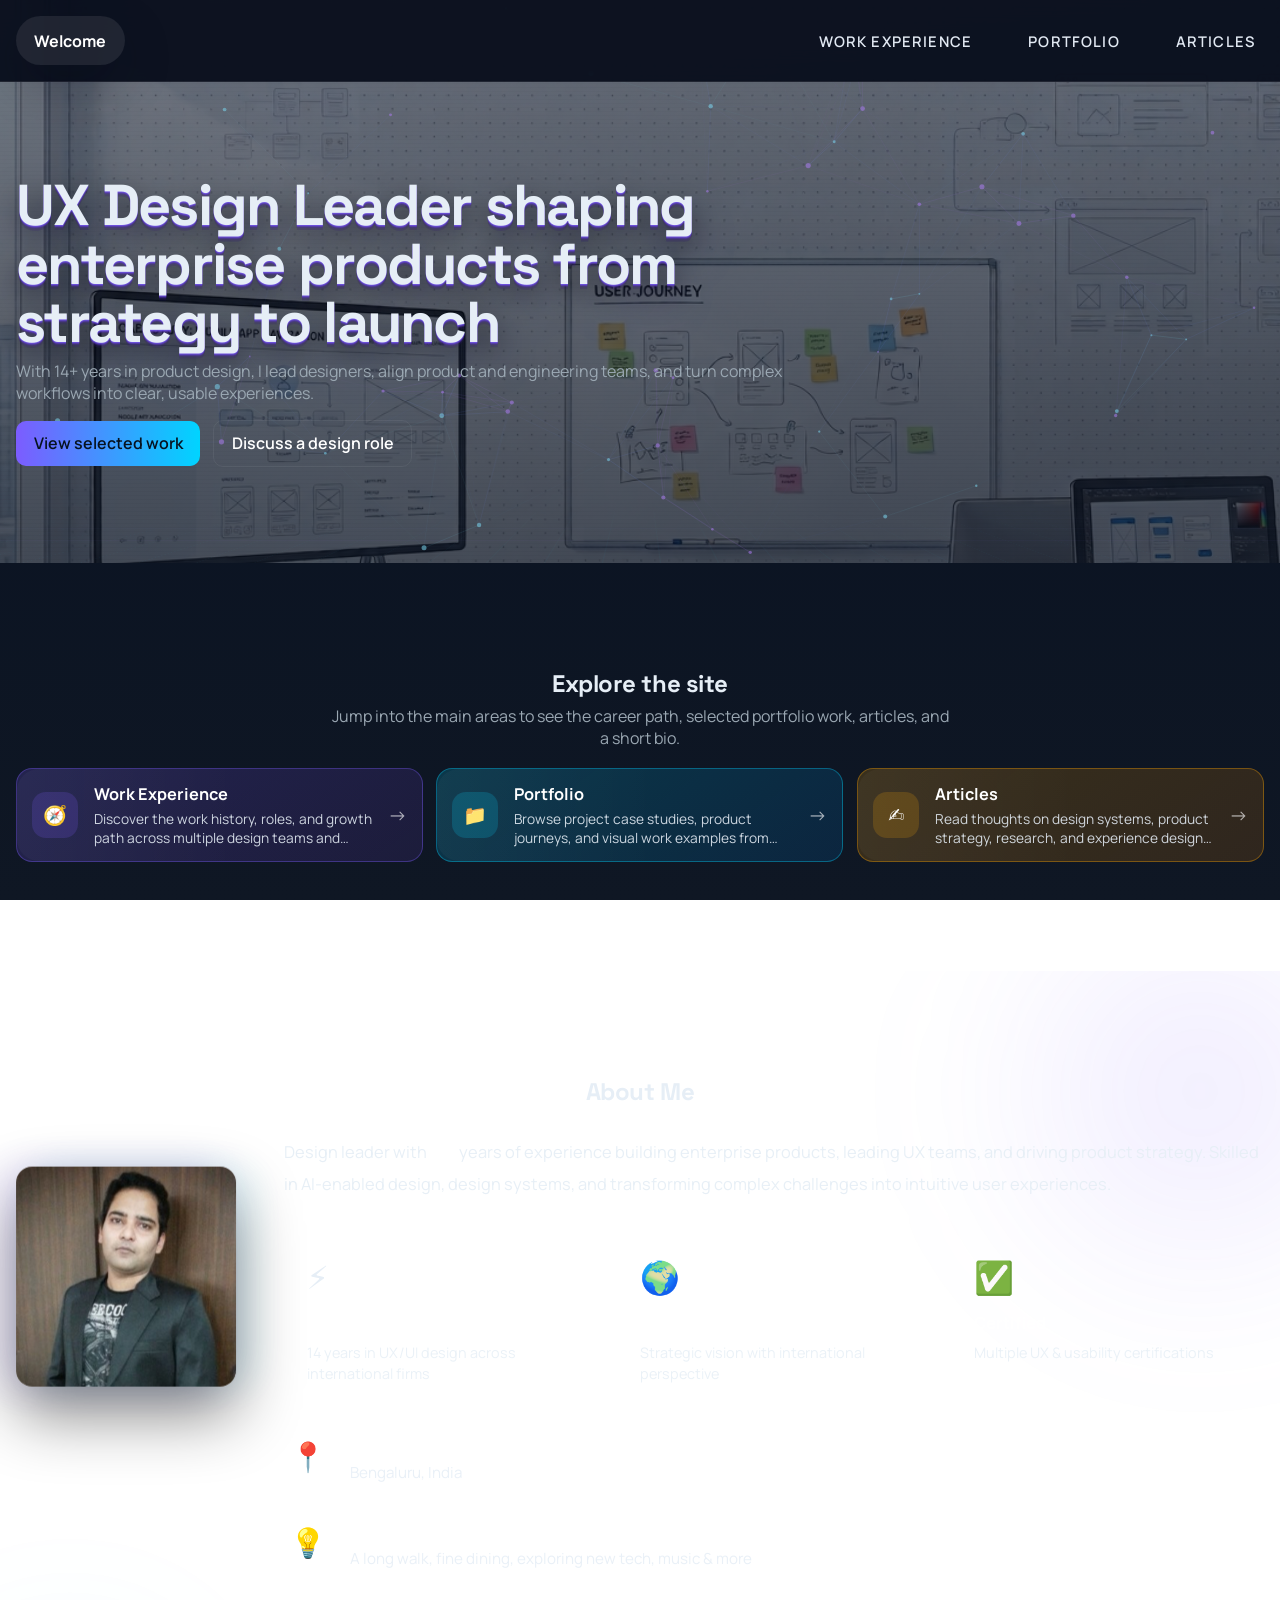
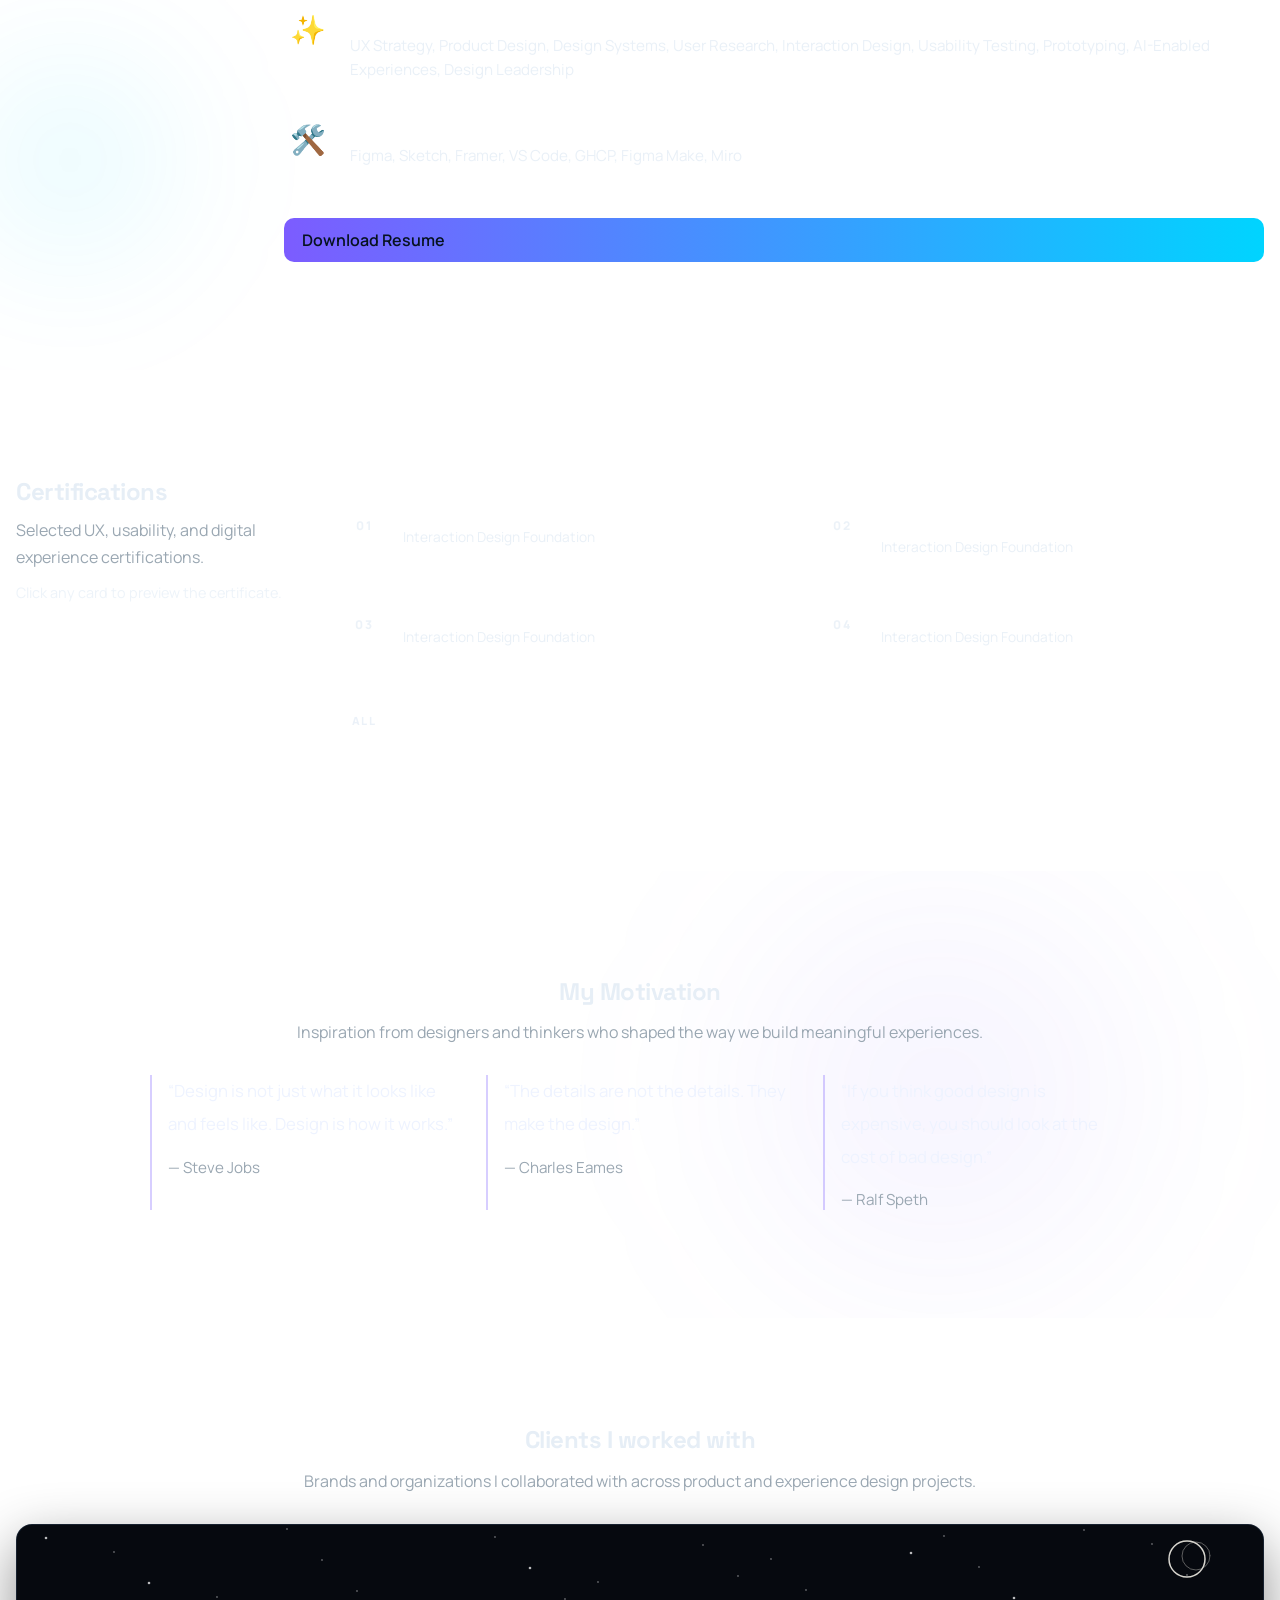
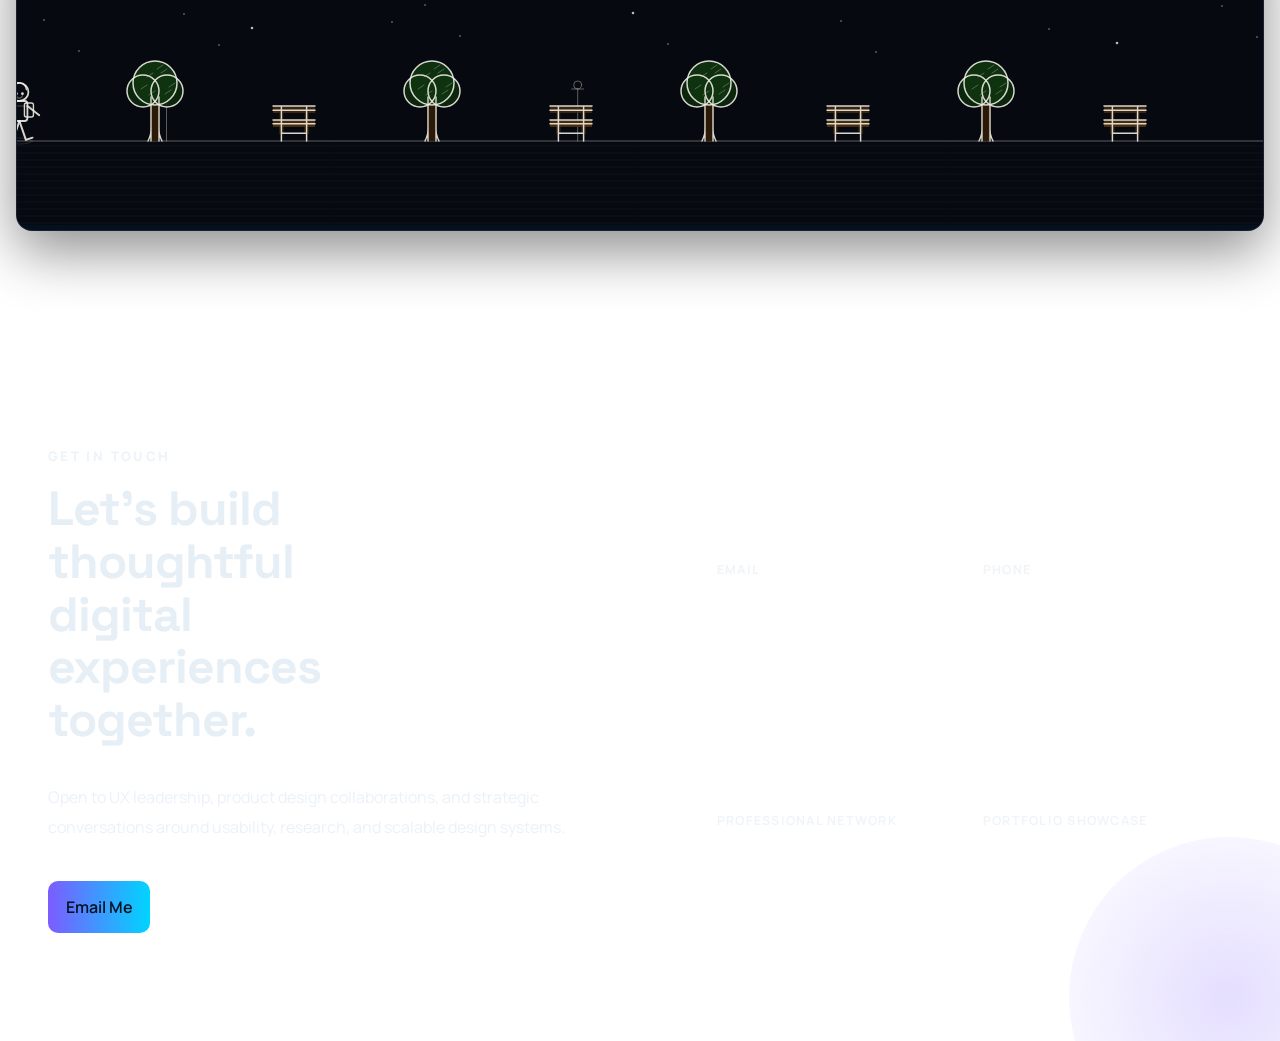
==== commit 72034d3a: "Improve portfolio positioning and case studies" ====
--- a/index.html
+++ b/index.html
@@ -83,11 +83,11 @@
     <section id="landing" class="landing">
       <div class="container hero">
         <div class="hero-content rellax" data-rellax-speed="-2">
-          <h1 class="title">Designing digital products that delight</h1>
-          <p class="subtitle">I build interfaces, write about design, and help teams ship better products.</p>
+          <h1 class="title">UX Design Leader shaping enterprise products from strategy to launch</h1>
+          <p class="subtitle">With 14+ years in product design, I lead designers, align product and engineering teams, and turn complex workflows into clear, usable experiences.</p>
           <div class="hero-actions">
-            <a class="btn primary" href="portfolio.html">View Portfolio</a>
-            <a class="btn ghost" style="margin-left: 10px;" href="#contact">Get in touch</a>
+            <a class="btn primary" href="portfolio.html">View selected work</a>
+            <a class="btn ghost" style="margin-left: 10px;" href="#contact">Discuss a design role</a>
           </div>
         </div>
         <div class="hero-image" aria-hidden>
